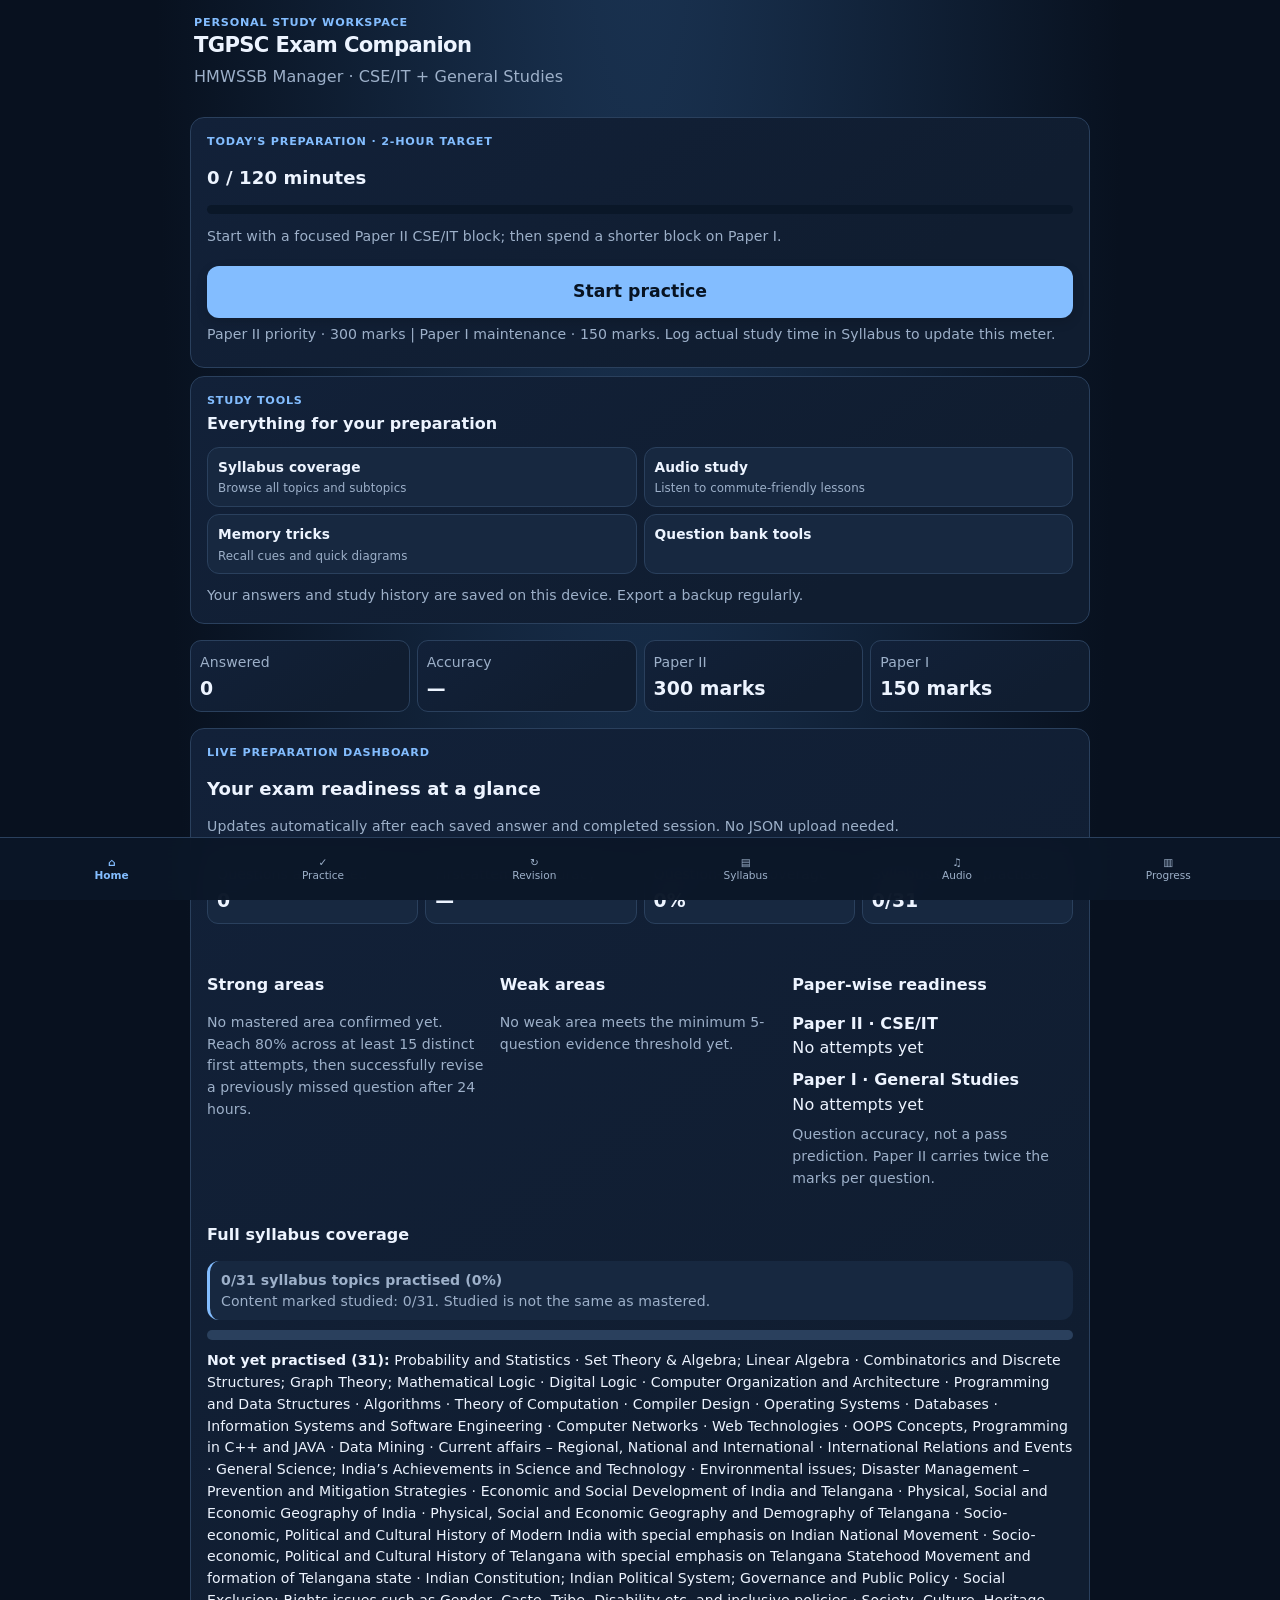
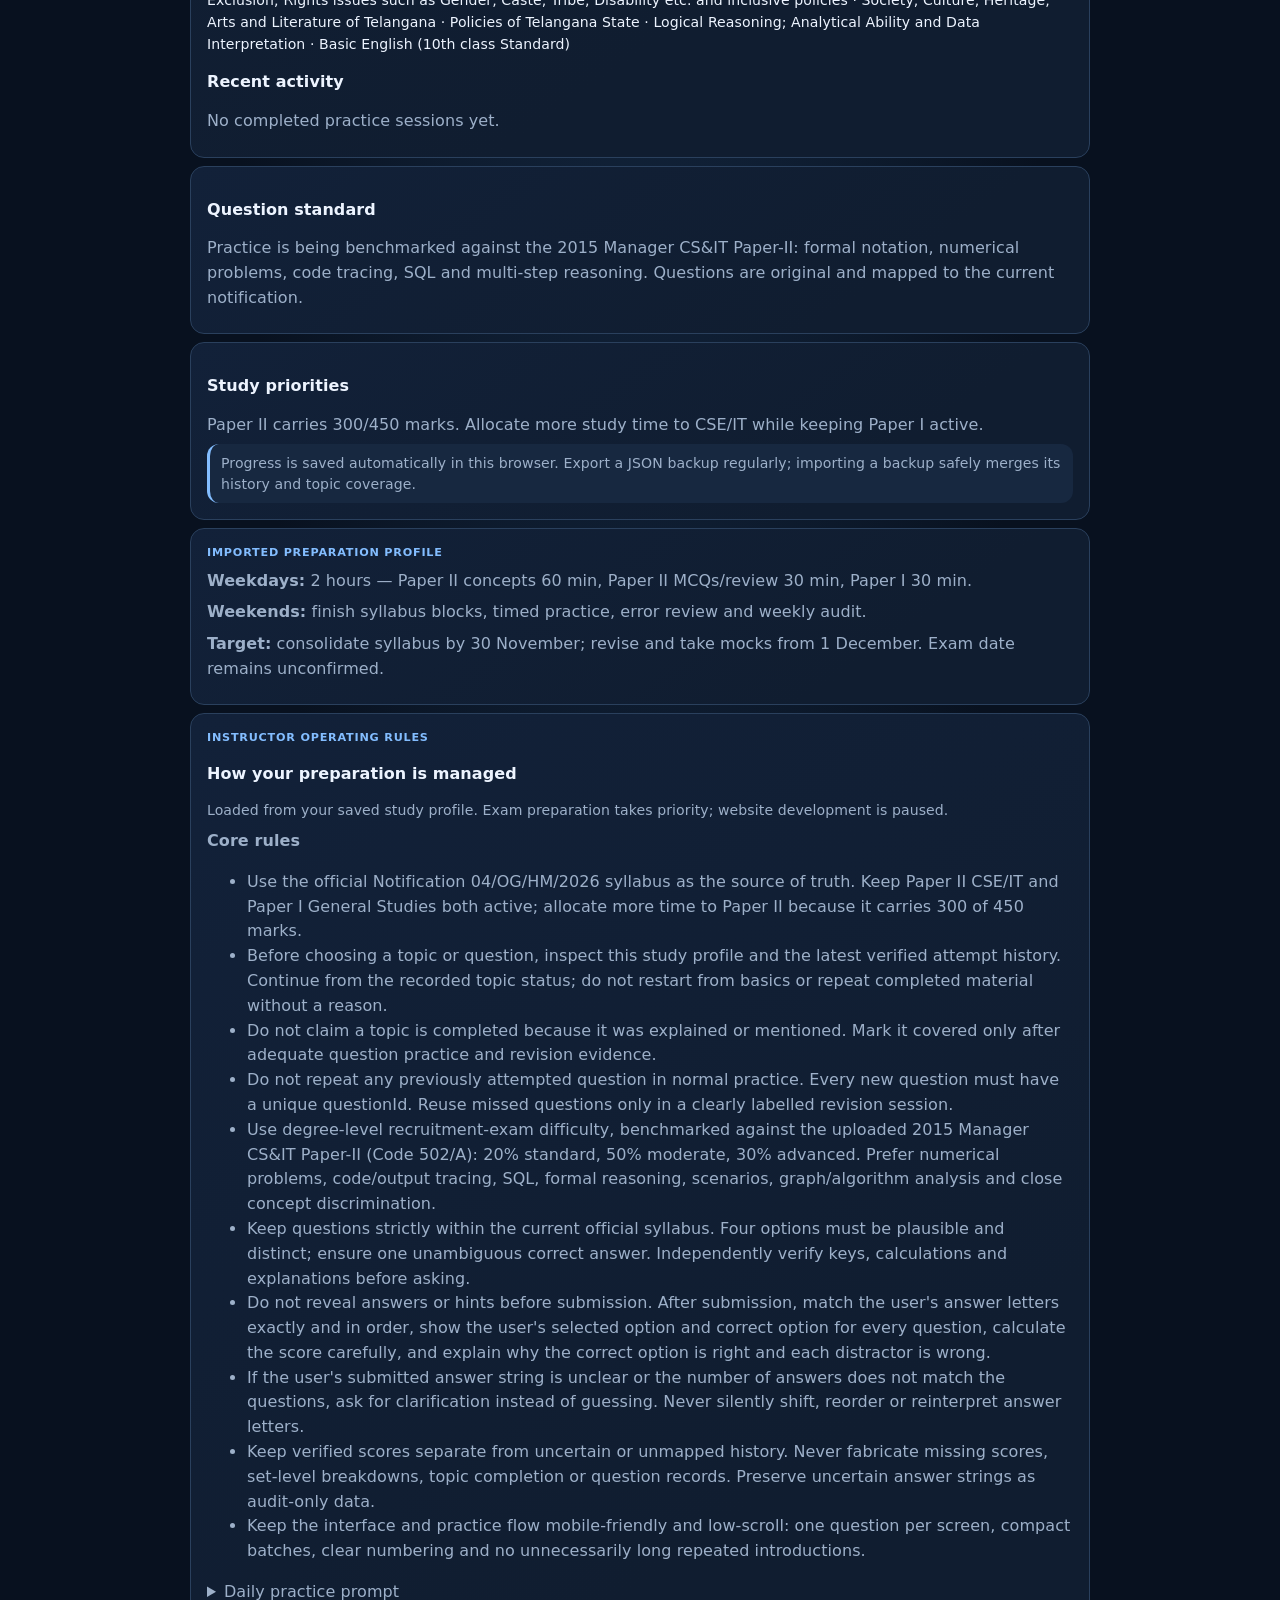
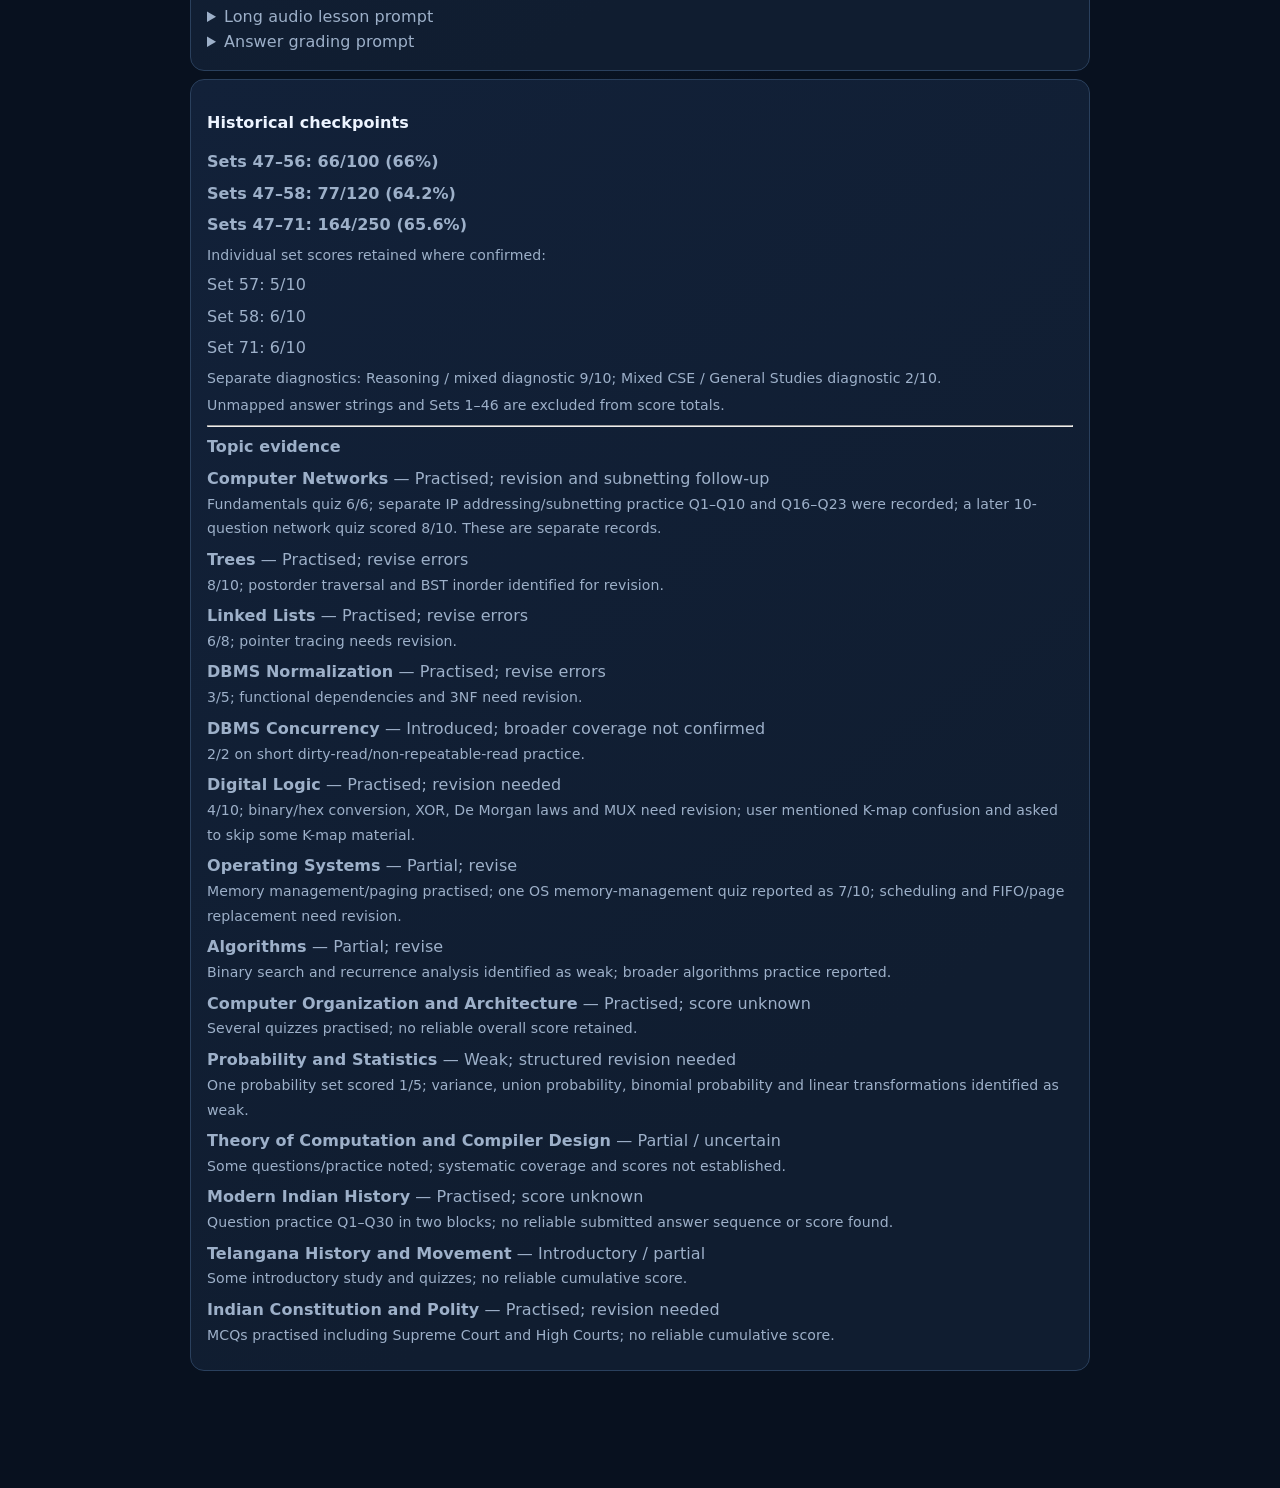
==== index.html @ 44369434 "Refresh results review stylesheet cache" ====
<!doctype html><html lang="en"><head><meta charset="utf-8"><meta name="viewport" content="width=device-width,initial-scale=1,viewport-fit=cover"><meta name="theme-color" content="#101827"><meta name="description" content="Personal mobile-first TGPSC exam preparation"><link rel="manifest" href="manifest.webmanifest"><title>TGPSC Exam Companion</title><style>
:root{color-scheme:dark;--bg:#0b1220;--panel:#121d30;--panel2:#19263b;--line:#2a3a52;--text:#edf3fb;--muted:#9aabc1;--accent:#79b8ff}*{box-sizing:border-box}body{margin:0;background:var(--bg);color:var(--text);font:16px/1.5 system-ui;padding-bottom:85px}header,main{max-width:740px;margin:auto}header{padding:20px 18px 8px}h1{font-size:1.35rem;margin:0}header p,.muted{color:var(--muted)}main{padding:10px 14px 30px}.view{display:none}.view.active{display:block}.card{background:var(--panel);border:1px solid var(--line);border-radius:18px;padding:17px;margin:12px 0}.eyebrow{font-size:.78rem;text-transform:uppercase;letter-spacing:.08em;color:var(--accent);font-weight:700}.stats{display:grid;grid-template-columns:repeat(2,1fr);gap:10px}.stat strong{display:block;font-size:1.7rem}.btn{border:0;border-radius:13px;background:var(--accent);color:#071322;padding:13px 16px;font-weight:750;font-size:1rem;width:100%}.btn.secondary{background:var(--panel2);color:var(--text);border:1px solid var(--line)}.btn:disabled{opacity:.4}nav{position:fixed;bottom:0;left:0;right:0;background:#101a2b;border-top:1px solid var(--line);display:grid;grid-template-columns:repeat(5,1fr);padding:8px 6px calc(8px + env(safe-area-inset-bottom));z-index:5}nav button{background:none;border:0;color:var(--muted);padding:7px 2px;font-size:.76rem}nav button.active{color:var(--accent);font-weight:800}.qtop{display:flex;justify-content:space-between;gap:8px}.qtext{font-size:1.12rem;font-weight:650;margin:18px 0}.option{display:flex;gap:12px;text-align:left;width:100%;background:var(--panel2);color:var(--text);border:1px solid var(--line);border-radius:13px;padding:14px;margin:9px 0;font-size:1rem}.option.selected{border:2px solid var(--accent);background:#203650}.option b{color:var(--accent)}.actions{display:flex;gap:10px;margin-top:18px}.actions>*{flex:1}.progress{height:7px;background:var(--panel2);border-radius:9px;overflow:hidden;margin:12px 0}.progress span{display:block;height:100%;background:var(--accent);width:0}input{background:var(--panel2);color:var(--text);border:1px solid var(--line);border-radius:10px;padding:12px;width:100%;font:inherit}table{width:100%;border-collapse:collapse}td,th{padding:10px 5px;border-bottom:1px solid var(--line);text-align:left;font-size:.9rem}.small{font-size:.84rem}.notice{border-left:3px solid var(--accent);padding:10px 12px;background:var(--panel2);border-radius:8px;color:var(--muted)}.pill{display:inline-block;background:var(--panel2);padding:4px 9px;border-radius:99px;color:var(--muted);font-size:.78rem}@media(min-width:600px){.stats{grid-template-columns:repeat(4,1fr)}}

/* Accessibility and visual polish */
:root{--success:#35c98a;--success-bg:#12392f;--danger:#ff7777;--danger-bg:#43262d;--focus:#ffd166}
body{font-size:18px;line-height:1.65;background:radial-gradient(ellipse at 50% -15%,#1b3150 0%,var(--bg) 58%);letter-spacing:.005em}
header{padding-top:24px}h1{font-size:1.55rem;letter-spacing:-.025em}h2{font-size:1.45rem;line-height:1.3}h3{font-size:1.18rem;line-height:1.35}
.card{padding:20px;border-radius:20px;box-shadow:0 8px 24px #00000020}
.qtext{font-size:1.28rem;line-height:1.58;font-weight:650;margin:22px 0}
.option{font-size:1.1rem;line-height:1.5;padding:17px 16px;min-height:60px;border-radius:15px;align-items:flex-start;transition:border-color .15s,background .15s,transform .15s}
.option b{font-size:1.05rem;min-width:1.35rem}.option:active{transform:scale(.99)}
.btn{font-size:1.08rem;min-height:52px;box-shadow:0 4px 12px #00000024}.btn:focus-visible,.option:focus-visible,nav button:focus-visible{outline:3px solid var(--focus);outline-offset:3px}
.eyebrow{font-size:.82rem}.muted{line-height:1.55}.small{font-size:.94rem}
.progress{height:9px}.pill{font-size:.84rem;padding:5px 11px}
.review-option{padding:13px 14px;margin:9px 0;border:1px solid var(--line);border-radius:13px;line-height:1.5;background:var(--panel2)}
.review-option.correct{border:2px solid var(--success);background:var(--success-bg)}
.review-option.incorrect{border:2px solid var(--danger);background:var(--danger-bg)}
.review-tag{display:inline-block;font-size:.78rem;font-weight:800;letter-spacing:.02em;padding:3px 8px;border-radius:99px;margin:0 0 0 7px}
.review-tag.correct{background:#1d654e;color:#baf5dc}.review-tag.incorrect{background:#783b43;color:#ffd5d5}
@media(min-width:600px){header,main{max-width:820px}.qtext{font-size:1.35rem}}
@media(max-width:380px){body{font-size:17px}.card{padding:16px}.option{padding:14px;font-size:1.04rem}} .recall-aid{margin-top:14px;padding:13px;background:#17283d;border:1px solid #34506f;border-radius:13px}.recall-aid b{color:#9dccff}.recall-aid .aid-cue{margin:6px 0}.aid-diagram{white-space:pre-wrap;overflow-wrap:anywhere;background:#0b1626;border-radius:9px;padding:10px;font: .9rem/1.45 ui-monospace,monospace;color:#c9e4ff;margin:9px 0 0}
#revision .card{padding:16px;margin:10px 0;border-radius:16px;box-shadow:none}#revision .rev-kpis{display:grid;grid-template-columns:repeat(3,minmax(0,1fr));gap:8px}#revision .rev-kpi{background:var(--panel2);border-radius:12px;padding:12px}#revision .rev-kpi strong{display:block;font-size:1.4rem}#revision .rev-kpi span,#revision small{font-size:.82rem;color:var(--muted)}#revision .rev-row{display:flex;align-items:center;gap:12px;padding:13px 0;border-bottom:1px solid var(--line)}#revision .rev-row:last-child{border:0}#revision .rev-copy{flex:1}#revision .rev-filter{display:flex;gap:8px;overflow:auto;padding:4px 0 12px}#revision .rev-filter button{white-space:nowrap;width:auto;min-height:40px;padding:8px 12px;border:1px solid var(--line);border-radius:999px;background:var(--panel2);color:var(--text)}#revision .rev-filter button.active{border-color:var(--accent);background:#203650}#revision .rev-question{padding:13px 0;border-bottom:1px solid var(--line)}#revision .rev-question p{font-size:1rem;line-height:1.5;margin:8px 0}#revision .rev-actions{display:flex;gap:8px;flex-wrap:wrap;margin-top:9px}#revision .rev-actions button{width:auto;min-height:38px;padding:7px 11px;font-size:.85rem}#revision .rev-empty{padding:16px 0;color:var(--muted);font-size:.92rem}</style><link rel="stylesheet" href="./app-ui.css?v=7"></head><body><header><div class="eyebrow">Personal study workspace</div><h1>TGPSC Exam Companion</h1><p>HMWSSB Manager · CSE/IT + General Studies</p></header><main>
<section id="home" class="view active"><div class="card" id="dailyFocus"><div class="eyebrow">Today's preparation · 2-hour target</div><h2 id="dailyMinutes">0 / 120 minutes</h2><div class="progress"><span id="dailyBar"></span></div><p class="muted small" id="dailyNext">Paper II first: complete one focused CSE block, then keep Paper I active.</p><div class="actions"><button class="btn" onclick="startQuiz()">Start practice</button><button class="btn secondary" id="continueSession" onclick="startQuiz()" style="display:none">Continue session</button></div><p class="small muted" id="dailyPaperSplit">Prioritise Paper II (300 marks); maintain Paper I revision.</p></div><div class="card home-tools"><div class="eyebrow">Study tools</div><h3>Everything for your preparation</h3><div class="home-tool-grid"><a href="./learning-centre.html"><b>Syllabus coverage</b><span>Browse all topics and subtopics</span></a><a href="./audio-study.html"><b>Audio study</b><span>Listen to commute-friendly lessons</span></a><a href="./memory-tricks.html"><b>Memory tricks</b><span>Recall cues and quick diagrams</span></a><details class="home-tool-more"><summary><b>Question bank tools</b></summary><p class="small muted">Validate and merge question batches locally.</p><a href="./batch-import.html">Open batch importer →</a></details></div><p class="small muted home-privacy">Your answers and study history are saved on this device. Export a backup regularly.</p></div><div class="stats"><div class="card stat"><span class="muted small">Answered</span><strong id="answered">0</strong></div><div class="card stat"><span class="muted small">Accuracy</span><strong id="accuracy">—</strong></div><div class="card stat"><span class="muted small">Paper II</span><strong>300 marks</strong></div><div class="card stat"><span class="muted small">Paper I</span><strong>150 marks</strong></div></div><div class="card" id="liveDashboard"><div class="eyebrow">Live preparation dashboard</div><h2>Your exam readiness at a glance</h2><p class="muted small">Updates automatically after each saved answer and completed session. No JSON upload needed.</p><div id="liveKpis" class="stats"></div><div class="grid" style="display:grid;grid-template-columns:repeat(auto-fit,minmax(240px,1fr));gap:12px;margin-top:14px"><div class="card"><h3>Strong areas</h3><div id="liveStrong"></div></div><div class="card"><h3>Weak areas</h3><div id="liveWeak"></div></div><div class="card"><h3>Paper-wise readiness</h3><div id="livePapers"></div></div></div><div style="margin-top:14px"><h3>Full syllabus coverage</h3><div id="liveCoverage"></div></div><div style="margin-top:14px"><h3>Recent activity</h3><div id="liveRecent" class="small muted"></div></div></div><div class="card"><h3>Question standard</h3><p class="muted">Practice is being benchmarked against the 2015 Manager CS&IT Paper-II: formal notation, numerical problems, code tracing, SQL and multi-step reasoning. Questions are original and mapped to the current notification.</p></div><div class="card"><h3>Study priorities</h3><p class="muted">Paper II carries 300/450 marks. Allocate more study time to CSE/IT while keeping Paper I active.</p><div class="notice">Progress is saved automatically in this browser. Export a JSON backup regularly; importing a backup safely merges its history and topic coverage.</div></div><div class="card"><div class="eyebrow">Imported preparation profile</div><div id="planSummary" class="muted">Loading your study profile…</div></div><div class="card"><div class="eyebrow">Instructor operating rules</div><h3>How your preparation is managed</h3><p class="muted small">Loaded from your saved study profile. Exam preparation takes priority; website development is paused.</p><div id="promptSummary" class="muted">Loading instructor prompts…</div></div><div class="card"><h3>Historical checkpoints</h3><div id="legacySummary" class="muted">Loading verified records…</div></div></section>
<section id="quiz" class="view"><div class="card"><div class="qtop"><span id="paperTag" class="pill"></span><span id="counter" class="muted small"></span></div><div class="progress"><span id="bar"></span></div><div class="eyebrow" id="topic"></div><div class="qtext" id="question"></div><div class="qtop"><span id="answerStatus" class="muted small">Not answered</span><button class="btn secondary" id="flagQuestion" style="width:auto;min-height:40px;padding:8px 12px" onclick="toggleQuestionFlag()">☆ Mark for review</button></div><div id="options"></div><div class="actions"><button class="btn secondary" id="prev" onclick="move(-1)">Previous</button><button class="btn" id="next" onclick="move(1)">Next</button></div><p class="muted small">Your selection is saved on this device.</p></div></section>
<section id="results" class="view"><div class="card"><div class="eyebrow">Practice summary</div><h2 id="resultTitle"></h2><div id="resultBody"></div><button class="btn" onclick="show('home')">Back to dashboard</button></div></section>
<section id="revision" class="view"><div class="card"><div class="eyebrow">Personalised review queue</div><h2>Revision Centre</h2><p class="muted small">Based on your completed practice and saved questions on this device.</p><div class="rev-kpis"><div class="rev-kpi"><strong id="revDueCount">0</strong><span>To revise</span></div><div class="rev-kpi"><strong id="revDoneCount">0</strong><span>Marked revised</span></div><div class="rev-kpi"><strong id="revWeakCount">0</strong><span>Weak topics</span></div></div><div class="progress"><span id="revProgressBar"></span></div><p class="small muted" id="revProgressText">Your revision progress appears here.</p></div><div class="card"><div class="eyebrow">Revision priorities</div><div class="rev-row">⚠️ <div class="rev-copy"><b>Weak topics</b><small>At least 3 attempts and below 60% accuracy</small></div><b id="revWeakBadge">0</b></div><div class="rev-row">↺ <div class="rev-copy"><b>Wrong answers</b><small>Latest incorrect answers not yet revised</small></div><b id="revWrongBadge">0</b></div><div class="rev-row">▣ <div class="rev-copy"><b>Saved questions</b><small>Questions flagged for later</small></div><b id="revSavedBadge">0</b></div></div><div class="card"><div class="eyebrow">Your revision list</div><h3>Review questions</h3><div class="rev-filter" id="revFilters"><button class="active" data-filter="wrong" onclick="setRevisionFilter('wrong')">Wrong answers</button><button data-filter="weak" onclick="setRevisionFilter('weak')">Weak topics</button><button data-filter="saved" onclick="setRevisionFilter('saved')">Saved</button><button data-filter="all" onclick="setRevisionFilter('all')">All</button></div><div id="revisionItems"><p class="rev-empty">Loading…</p></div></div><div class="card"><h3>Recommended routine</h3><p class="small muted">Recall concepts for 10 minutes, then reattempt 10–20 questions. Mark an item revised only after you can explain the correct answer.</p><button class="btn secondary" onclick="show('progress')">View detailed performance</button></div></section><section id="progress" class="view"><div class="card"><div class="eyebrow">Live performance dashboard</div><h2>Live strengths, weaknesses and syllabus coverage</h2><div id="liveProgressMirror"></div></div><div class="card"><div class="eyebrow">Progress register</div><h2>Performance history</h2><div id="history"></div></div><div class="card"><div class="eyebrow">Topic-level evidence</div><h2>Topic performance</h2><p class="muted small">Calculated from completed normal-practice sessions only. Revision sessions are excluded so repeat practice does not inflate your first-attempt accuracy.</p><div id="topicMastery"></div></div><div class="card"><div class="eyebrow">Paper readiness</div><h2>Paper-wise first-attempt performance</h2><div id="paperReadiness"></div></div><div class="card"><div class="eyebrow">Subtopic-level evidence</div><h2>Detailed strengths and weak areas</h2><div id="subtopicMastery"></div></div><div class="card"><div class="eyebrow">Revision priorities</div><h2>Weak areas to study next</h2><div id="weakAreas"></div></div><div class="card"><h3>Backup progress</h3><p class="muted small">Export JSON to your phone, then import it on this or another browser.</p><button class="btn secondary" onclick="exportData()">Export backup</button><p></p><input type="file" id="importFile" accept="application/json"><p></p><button class="btn secondary" onclick="importData()">Import backup</button></div></section>
<section id="syllabus" class="view"><div class="card"><div class="eyebrow">Editable tracker</div><h2>Paper II — CSE/IT</h2><div id="syllabusList"></div><div id="paper2subtopicChecklist"></div></div><div class="card"><h2>Paper I — General Studies</h2><div id="paper1List"></div></div><div class="card"><div class="eyebrow">Study-time evidence</div><h3>Log a study block</h3><p class="muted small">Record actual study time separately from question practice and syllabus completion.</p><label for="logTopic">Syllabus topic</label><select id="logTopic" style="width:100%;padding:12px;background:var(--panel2);color:var(--text);border:1px solid var(--line);border-radius:10px;font:inherit"></select><label for="logActivity">Activity</label><select id="logActivity" style="width:100%;padding:12px;background:var(--panel2);color:var(--text);border:1px solid var(--line);border-radius:10px;font:inherit"><option>Concept learning</option><option>MCQ practice</option><option>Revision</option><option>Audio lesson</option><option>Timed test / mock</option></select><label for="logMinutes">Duration in minutes</label><input id="logMinutes" type="number" min="5" max="600" step="5" placeholder="e.g. 45"><label for="logNote">Short note (optional)</label><input id="logNote" type="text" maxlength="160" placeholder="What did you cover?"><button class="btn" onclick="logStudyBlock()">Save study block</button><div id="studyLogSummary" class="notice" style="margin-top:12px">Loading study-time summary…</div><div id="studyLogHistory" class="small muted"></div></div><div class="card"><div class="eyebrow">New workspace</div><h3>Government Exam Instructor</h3><p class="muted">Track Telangana Group 1/2/3, Telangana technical posts and Central Government CSE opportunities.</p><a class="btn" style="display:block;text-align:center;text-decoration:none" href="./government-exams.html">Open recruitment dashboard</a></div></section></main>
<nav><button class="active" data-view="home" onclick="show('home')">⌂<br>Home</button><button data-view="quiz" onclick="startQuiz()">✓<br>Practice</button><button data-view="revision" onclick="show('revision')">↻<br>Revision</button><button data-view="syllabus" onclick="show('syllabus')">▤<br>Syllabus</button><button data-view="audio" onclick="location.href='./audio-study.html'">♫<br>Audio</button><button data-view="progress" onclick="show('progress')">▥<br>Progress</button></nav>
<script>const $=id=>document.getElementById(id);
let cse=[],gs=[],bank=[],session=[],i=0,sessionMode="practice";
let s=JSON.parse(localStorage.getItem("tgpscState")||"{}");
s.schemaVersion=2;s.answers=s.answers||{};s.completed=s.completed||[];s.history=s.history||[];s.attemptedIds=s.attemptedIds||[];s.activeSession=s.activeSession||null;s.currentIndex=s.currentIndex||0;s.flaggedQuestions=s.flaggedQuestions||[];
function save(){localStorage.setItem("tgpscState",JSON.stringify(s));stats();renderDailyFocus()};
function renderDailyFocus(){const box=$("dailyMinutes");if(!box)return;const now=new Date(),start=new Date(now);start.setHours(0,0,0,0);const minutes=(s.studyLogs||[]).filter(x=>new Date(x.date)>=start&&new Date(x.date)<=now).reduce((n,x)=>n+(Number(x.minutes)||0),0);box.textContent=Math.min(minutes,120)+" / 120 minutes";$("dailyBar").style.width=Math.min(100,minutes/120*100)+"%";$("dailyNext").textContent=minutes>=120?"Daily target reached. Use remaining time for error review or a timed mock.":minutes===0?"Start with a focused Paper II CSE/IT block; then spend a shorter block on Paper I.":"Logged "+minutes+" minutes today. Continue with Paper II first, then revise Paper I.";const active=Array.isArray(s.activeSession)&&s.activeSession.length>0;$("continueSession").style.display=active?"block":"none";$("dailyPaperSplit").textContent="Paper II priority · 300 marks | Paper I maintenance · 150 marks. Log actual study time in Syllabus to update this meter."}
function show(id){document.querySelectorAll(".view").forEach(x=>x.classList.toggle("active",x.id===id));document.querySelectorAll("nav button").forEach(x=>x.classList.toggle("active",x.dataset.view===id));if(id==="revision"){renderRevision()}if(id==="progress"){historyView();topicMasteryView();if(!bank.length)loadBank().then(()=>{if(bank.length){migrateHistoryMetadata();topicMasteryView()}});}if(id==="syllabus")syllabusView();scrollTo(0,0)}
async function loadBank(){if(bank.length)return true;try{const r=await fetch("./question-bank.json");if(!r.ok)throw Error();const d=await r.json();bank=d.questions||[];migrateHistoryMetadata();return bank.length>0}catch(e){alert("Question bank could not load. Check your connection and refresh.");return false}}
function shuffled(items){const a=[...items];for(let n=a.length-1;n>0;n--){const j=Math.floor(Math.random()*(n+1));[a[n],a[j]]=[a[j],a[n]]}return a}
function selectBalanced(pool,count){const candidates=shuffled(pool),chosen=[],topicCounts=new Map();while(chosen.length<count&&candidates.length){let best=-1,bestScore=-Infinity;for(let n=0;n<candidates.length;n++){const q=candidates[n],topic=String(q.topicId||q.topic||"unknown"),difficulty=q.difficulty||"moderate";const score=-(topicCounts.get(topic)||0)*100+(difficulty==="advanced"?2:difficulty==="moderate"?1:0)+Math.random();if(score>bestScore){bestScore=score;best=n}}const q=candidates.splice(best,1)[0];chosen.push(q);const topic=String(q.topicId||q.topic||"unknown");topicCounts.set(topic,(topicCounts.get(topic)||0)+1)}return chosen}
async function startQuiz(){if(!await loadBank())return;
if(Array.isArray(s.activeSession)&&s.activeSession.length>0){const restored=s.activeSession.map(id=>bank.find(q=>q.id===id));if(restored.length&&restored.every(Boolean)&&!restored.every(q=>s.attemptedIds.includes(q.id))){session=restored;sessionMode=s.sessionMode||"practice";i=Math.min(s.currentIndex||0,session.length-1);draw();show("quiz");return}}
// A completed/stale saved session must never block a fresh unseen session.
s.activeSession=null;s.currentIndex=0;s.answers={};
const attempted=new Set(s.attemptedIds),ids=new Set(),unused=bank.filter(q=>!attempted.has(q.id)&&!ids.has(q.id)&&ids.add(q.id));
const p2Pool=unused.filter(q=>q.paper===2),p1Pool=unused.filter(q=>q.paper===1);
const p2=selectBalanced(p2Pool,5),p1=selectBalanced(p1Pool,5);
if(!p2.length&&!p1.length){save();alert("You have attempted every question currently available in normal practice. Use Revise mistakes for targeted repeat practice, or add more new questions to the bank.");return}
session=[...p2,...p1];sessionMode="practice";s.sessionMode=sessionMode;s.answers={};s.activeSession=session.map(q=>q.id);s.currentIndex=0;i=0;save();draw();show("quiz")}
async function startRevision(){if(!await loadBank())return;const missed=new Set(s.flaggedQuestions||[]);(s.history||[]).forEach(r=>(r.review||[]).forEach(q=>{if(q.selected!==undefined&&q.selected!==q.answer)missed.add(q.id)}));const qs=[...missed].map(id=>bank.find(q=>q.id===id)).filter(Boolean).slice(0,10);if(!qs.length){alert("No recorded mistakes to revise yet. Complete a practice session first.");return}session=qs;sessionMode="revision";s.sessionMode=sessionMode;s.answers={};s.activeSession=session.map(q=>q.id);s.currentIndex=0;i=0;save();draw();show("quiz")}
function draw(){const q=session[i];if(!q)return;$("paperTag").textContent=q.paper===2?"Paper II · 2 marks":"Paper I · 1 mark";$("counter").textContent=(sessionMode==="revision"?"Revision · ":"")+"Question "+(i+1)+" of "+session.length;$("bar").style.width=((i+1)/session.length*100)+"%";$("topic").textContent=q.topic+" · "+q.subtopic+" · "+q.difficulty;$("question").textContent=q.stem;const flagged=s.flaggedQuestions.includes(q.id);$("flagQuestion").textContent=flagged?"★ Marked for review":"☆ Mark for review";$("answerStatus").textContent=s.answers[q.id]===undefined?"Not answered":"Answer selected · saved";$("options").innerHTML=q.options.map((v,n)=>'<button class="option '+(s.answers[q.id]===n?"selected":"")+'" onclick="choose('+n+')"><b>'+String.fromCharCode(65+n)+'</b><span>'+v+'</span></button>').join("");$("prev").disabled=i===0;$("next").textContent=i===session.length-1?"Submit session":"Next"}
function choose(n){s.answers[session[i].id]=n;save();draw()}
function toggleQuestionFlag(){const id=session[i]?.id;if(!id)return;s.flaggedQuestions=s.flaggedQuestions||[];s.flaggedQuestions=s.flaggedQuestions.includes(id)?s.flaggedQuestions.filter(x=>x!==id):[...s.flaggedQuestions,id];save();draw()}
function move(d){if(d===1&&i===session.length-1){if(session.some(q=>s.answers[q.id]===undefined)){alert("Please answer all "+session.length+" questions before submitting. Move back to unanswered questions.");return}finish();return}i=Math.max(0,Math.min(session.length-1,i+d));s.currentIndex=i;save();draw()}
function finish(){let right=0,marks=0,maxMarks=0,p2={right:0,total:0,marks:0},p1={right:0,total:0,marks:0};let review=session.map(q=>{let selected=s.answers[q.id],ok=selected===q.answer,w=q.paper===2?2:1;maxMarks+=w;if(ok){right++;marks+=w}let p=q.paper===2?p2:p1;p.total++;if(ok){p.right++;p.marks+=w}return {id:q.id,paper:q.paper,topicId:q.topicId||"",topic:q.topic,subtopic:q.subtopic||"Unspecified subtopic",stem:q.stem,options:q.options,selected,answer:q.answer,explanations:q.explanations,difficulty:q.difficulty}});session.forEach(q=>{if(!s.attemptedIds.includes(q.id))s.attemptedIds.push(q.id)});let record={date:new Date().toISOString(),right,total:session.length,marks,maxMarks,paper2:p2,paper1:p1,review};s.history.unshift(record);record.mode=sessionMode;s.activeSession=null;s.sessionMode=null;s.currentIndex=0;s.answers={};save();renderReview(record);sessionMode="practice";show("results")}
function escapeHtml(v){return String(v??"").replace(/[&<>"']/g,ch=>({"&":"&amp;","<":"&lt;",">":"&gt;",'"':"&quot;","'":"&#39;"}[ch]))}
function recallAid(q){
 const text=[q.topic,q.subtopic,q.stem].filter(Boolean).join(" ").toLowerCase();
 const has=(...terms)=>terms.some(t=>text.includes(t));
 const lines=(...items)=>items.join("\n");
 if(has("where clause","having clause","group by"))return {cue:"WHERE filters individual rows; GROUP BY forms groups; HAVING filters the groups. Ask: am I filtering a row or an aggregate group?",diagram:"ROWS → WHERE → GROUP BY → HAVING → RESULT"};
 if(has("acid","atomicity","durability","isolation property","acid properties"))return {cue:"ACID: Atomicity = all or nothing; Consistency = rules stay valid; Isolation = concurrent work is separated; Durability = committed data survives.",diagram:lines("A · all-or-nothing","C · constraints stay valid","I · transactions isolated","D · committed data persists")};
 if(has("deadlock","circular wait","hold and wait","mutual exclusion"))return {cue:"Deadlock's four conditions: Mutual exclusion, Hold-and-wait, No preemption, Circular wait. Break any one to prevent the classic deadlock.",diagram:lines("M → H → N → C","Mutual exclusion","Hold-and-wait","No preemption","Circular wait")};
 if(has("blocked","waiting state","ready state","process state","disk i/o","io request"))return {cue:"Ready = waiting for CPU; Running = on CPU; Blocked = waiting for I/O or an event. Disk I/O means Blocked, not Ready.",diagram:lines("READY ──CPU assigned──▶ RUNNING","  ▲                       │","  └──── pre-empted ───────┘","                          │ I/O wait","                          ▼","                       BLOCKED","                          │ I/O done","                          └────▶ READY")};
 if(has("breadth first","depth first","bfs","dfs","shortest path"))return {cue:"BFS spreads breadth-wise, one level at a time; DFS dives deep, then backtracks. BFS gives shortest edge-count paths in unweighted graphs.",diagram:lines("BFS:  0","      / \\","     1   2","    /","   3     (level by level)","","DFS: follow one branch deeply,","     then backtrack")};
 if(has("heap","parent index","left child","right child"))return {cue:"For a zero-based heap array: left child = 2i+1; right child = 2i+2; parent = floor((i−1)/2). Check whether the question uses zero- or one-based indexing.",diagram:lines("       i","      / \\","   2i+1  2i+2")};
 if(has("subnet","cidr","prefix length","/24","/25","/26","/27","/28","network address","broadcast address"))return {cue:"Each extra CIDR prefix bit halves the address block. Ordinary usable IPv4 hosts = 2^(32−prefix) − 2; subtract network and broadcast addresses.",diagram:lines("/24  256 addresses"," └─ /25 128 + 128","     └─ /26 64 + 64","         └─ /27 32 + 32")};
 if(has("tcp","udp","transmission control protocol","user datagram protocol"))return {cue:"TCP provides a reliable, ordered byte stream with acknowledgements/retransmission. UDP sends connectionless datagrams without built-in delivery or ordering guarantees.",diagram:lines("TCP: send ⇄ ACK / retransmit","UDP: send datagram → (no built-in ACK)")};
 if(has("lexical analysis","syntax analysis","semantic analysis","compiler phase"))return {cue:"Compiler front end: lexical analysis makes tokens; syntax analysis checks grammar; semantic analysis checks meaning/types. Optimisation and code generation follow.",diagram:lines("Characters → TOKENS → SYNTAX TREE","          lexical     syntax","             → meaning/types","                 semantic")};
 if(has("big-o","time complexity","o(n","o(n²","o(log","complexity"))return {cue:"Compare growth rates, not just small-input speed. Doubling n makes n² work about four times larger; n log n grows much more slowly than n².",diagram:lines("n doubles:  n → 2n","n² work:    n² → 4n²")};
 if(has("fundamental rights","directive principles","part iii","part iv","article 32"))return {cue:"Constitution anchor: Part III = Fundamental Rights; Part IV = Directive Principles. Article 32 is the right to constitutional remedies.",diagram:lines("PART III  → RIGHTS","PART IV   → DPSP")};
 if(has("quit india","dandi","lahore session","gandhi-irwin","purna swaraj"))return {cue:"Timeline hook: 1929 Lahore/Purna Swaraj → 1930 Dandi March → 1931 Gandhi–Irwin Pact → 1942 Quit India.",diagram:lines("1929 → 1930 → 1931 → 1942","Lahore  Dandi   Pact   Quit India")};
 if(has("latitude","longitude","equator","prime meridian"))return {cue:"Latitude measures north/south of the Equator. Longitude measures east/west of the Prime Meridian.",diagram:lines("LATITUDE   ↔ horizontal rings","LONGITUDE  ↕ pole-to-pole lines")};

 if(has("de morgan","boolean algebra","boolean expression","logic gate","nand","nor","complement","truth table"))return {cue:"De Morgan's rule: break the outer NOT across the bracket, flip AND ↔ OR, and complement every term. Do not forget to flip the operator inside the bracket.",diagram:lines("NOT (A AND B) = NOT A OR NOT B","NOT (A OR B)  = NOT A AND NOT B","AND ↔ OR  +  complement each term")};
 if(has("bayes","conditional probability","sensitivity","specificity","false positive","prior probability"))return {cue:"Bayes reminder: posterior = (likelihood × prior) ÷ evidence. Keep P(A|B) separate from P(B|A); sensitivity is not the probability of disease after a positive test.",diagram:lines("P(condition | +)","= P(+ | condition) × P(condition)","  ÷ P(+)")};
 if(has("permutation","combination","npr","ncr","arrangement"))return {cue:"Order matters → permutation. Order does not matter → combination. For the same n and r: nPr = nCr × r!.",diagram:lines("PERMUTATION: arrange → order matters","COMBINATION: choose → order ignored","nPr = n!/(n−r)!","nCr = n!/[r!(n−r)!]")};
 if(has("mean","median","mode","standard deviation","variance","normal distribution","z-score"))return {cue:"Mean is sensitive to extreme values; median is the middle after sorting; mode is most frequent. Variance is the average squared deviation (with the relevant population/sample denominator); standard deviation is its square root.",diagram:lines("Sort data → MEDIAN = middle","Most repeated → MODE","Average → MEAN","SD = √variance")};
 if(has("normalization","1nf","2nf","3nf","bcnf","functional dependency","partial dependency","transitive dependency"))return {cue:"Normalization ladder: 1NF removes repeating groups and keeps values atomic; 2NF removes partial dependency on a candidate key; 3NF removes transitive dependency of non-key attributes; BCNF requires every determinant to be a superkey.",diagram:lines("1NF → atomic values","2NF → no partial dependency","3NF → no transitive dependency","BCNF → every determinant is a superkey")};
 if(has("primary key","candidate key","foreign key","superkey","referential integrity"))return {cue:"Key check: a superkey uniquely identifies rows; a candidate key is a minimal superkey; one candidate is chosen as primary; a foreign key references a candidate/primary key in another (or the same) table.",diagram:lines("SUPERKEY → unique","CANDIDATE → minimal superkey","PRIMARY → chosen candidate","FOREIGN → references another key")};
 if(has("paging","page fault","virtual memory","tlb","page table","page replacement","fifo","lru"))return {cue:"Paging divides virtual memory into pages and physical memory into frames. A page fault means the needed page is not currently mapped in RAM; TLB caches recent address translations.",diagram:lines("Virtual page → page table/TLB → frame","Page absent in RAM → page fault","FIFO: oldest loaded | LRU: least recently used")};
 if(has("cpu scheduling","round robin","sjf","shortest job","turnaround time","waiting time","response time"))return {cue:"Scheduling formulas: turnaround = completion − arrival; waiting = turnaround − CPU burst; response = first start − arrival. Round Robin uses a time quantum; SJF chooses the shortest next CPU burst.",diagram:lines("Arrival → first CPU start → completion","Response = first start − arrival","Turnaround = completion − arrival","Waiting = turnaround − burst")};
 if(has("stack","queue","linked list","binary search tree","bst","inorder","preorder","postorder"))return {cue:"Structure shortcut: stack = LIFO; queue = FIFO. In a BST, inorder traversal visits keys in sorted order. A linked list follows links; it does not provide array-style constant-time random access.",diagram:lines("STACK: last in → first out","QUEUE: first in → first out","BST inorder: LEFT → ROOT → RIGHT")};
 if(has("binary search","merge sort","quick sort","insertion sort","bubble sort","sorting algorithm"))return {cue:"Sorting anchors: binary search needs sorted data and halves the search range each step (O(log n)); merge sort guarantees O(n log n); insertion sort is useful for small or nearly sorted inputs.",diagram:lines("Binary search: n → n/2 → n/4 → …","Merge sort: divide + merge → O(n log n)","Insertion: grow a sorted prefix")};
 if(has("dijkstra","bellman-ford","minimum spanning tree","kruskal","prim","topological sort"))return {cue:"Graph algorithm check: Dijkstra requires non-negative edge weights; Bellman–Ford handles negative edges and can detect a reachable negative cycle; Kruskal/Prim build a minimum spanning tree in a connected, weighted, undirected graph.",diagram:lines("Dijkstra → non-negative weights","Bellman–Ford → negative edges/cycle check","Kruskal / Prim → minimum spanning tree")};
 if(has("finite automata","dfa","nfa","regular expression","regular language","pumping lemma"))return {cue:"Automata memory: DFA has exactly one transition per state and input symbol; NFA may have multiple or ε-transitions. DFA and NFA recognise the same class: regular languages.",diagram:lines("DFA: one next state per symbol","NFA: zero / one / many; ε may occur","Both → REGULAR LANGUAGES")};
 if(has("compiler","lexical analysis","syntax analysis","semantic analysis","intermediate code","code generation"))return {cue:"Compiler phases: lexical analysis groups characters into tokens; syntax analysis checks grammar; semantic analysis checks meaning and types; intermediate representation is then optimised and translated to target code.",diagram:lines("Characters → TOKENS → SYNTAX","→ SEMANTICS → IR / OPTIMISE","→ TARGET CODE")};
 if(has("inheritance","polymorphism","encapsulation","abstraction","object-oriented"))return {cue:"OOP four pillars: encapsulation bundles state with controlled access; abstraction exposes essentials; inheritance reuses/extends a base type; polymorphism lets one interface have different implementations.",diagram:lines("E = Encapsulation (protect state)","A = Abstraction (show essentials)","I = Inheritance (extend/reuse)","P = Polymorphism (many forms)")};
 if(has("http","https","get method","post method","status code","rest api"))return {cue:"HTTP shortcut: GET retrieves a representation; POST submits data for processing/creation. HTTPS is HTTP protected by TLS. Remember common status groups: 2xx success, 3xx redirect, 4xx client error, 5xx server error.",diagram:lines("2xx → SUCCESS","3xx → REDIRECT","4xx → CLIENT ERROR","5xx → SERVER ERROR")};
 if(has("software development life cycle","waterfall","agile","scrum","testing","verification","validation"))return {cue:"V&V distinction: verification asks 'are we building the product right?'; validation asks 'are we building the right product?'. Agile iterates in short cycles; Waterfall proceeds through more sequential phases.",diagram:lines("VERIFICATION → conforms to specification?","VALIDATION → meets user need?","Agile → iterative | Waterfall → sequential")};
 return {cue:"No verified topic-specific mnemonic is available for this exact question. Remember the correct answer and explain why it is true; avoid memorising an unrelated shortcut.",diagram:""};
}
function renderReview(r){
 const pct=r.total?Math.round(r.right/r.total*100):0;
 $("resultTitle").textContent=r.right+" / "+r.total+" correct";
 const paperSummary='<div class="review-summary"><div class="review-summary-top"><b>Practice result</b><strong>'+pct+'% accuracy</strong></div><div class="review-summary-track"><span style="width:'+pct+'%"></span></div><div class="review-summary-meta"><span>Paper II · '+r.paper2.right+'/'+r.paper2.total+' · '+r.paper2.marks+'/'+(r.paper2.total*2)+' marks</span><span>Paper I · '+r.paper1.right+'/'+r.paper1.total+' · '+r.paper1.marks+'/'+r.paper1.total+' marks</span></div><div class="review-summary-foot">'+r.marks+' / '+r.maxMarks+' weighted marks · No negative marking</div></div>';
 $("resultBody").innerHTML=paperSummary+r.review.map((q,n)=>{
  const aid=recallAid(q);
  return '<article class="review-question"><div class="review-question-head"><span class="review-qnum">QUESTION '+(n+1)+'</span><span class="review-qmeta">'+(q.paper===2?"Paper II":"Paper I")+' · '+escapeHtml(q.difficulty)+'</span></div><b class="review-topic">'+escapeHtml(q.topic)+'</b><p class="review-stem">'+escapeHtml(q.stem)+'</p><div class="review-options">'+q.options.map((o,k)=>{
   const correct=k===q.answer,chosen=k===q.selected,cls=correct?"correct":chosen?"incorrect":"";
   const tag=correct?'<span class="review-tag correct">✓ Correct</span>':chosen?'<span class="review-tag incorrect">✕ Your answer</span>':"";
   const explanation=(q.explanations||[])[k]||"No explanation provided for this option.";
   return '<div class="review-option '+cls+'"><div class="review-option-head"><b>'+String.fromCharCode(65+k)+'. '+escapeHtml(o)+'</b>'+tag+'</div>'+(correct?'<div class="review-explanation">'+escapeHtml(explanation)+'</div>':'<details class="review-explain"><summary>Why this option?</summary><p>'+escapeHtml(explanation)+'</p></details>')+'</div>';
  }).join("")+'</div><section class="recall-aid"><div class="memory-trick-title">🧠 Memory trick</div><div class="aid-cue">'+escapeHtml(aid.cue)+'</div>'+(aid.diagram?'<pre class="aid-diagram">'+escapeHtml(aid.diagram)+'</pre>':'')+'</section></article>';
 }).join("");
}
function renderReview(r){
 $("resultTitle").textContent=(r.mode==="revision"?"Revision · ":"")+r.right+" / "+r.total+" correct · "+r.marks+" / "+r.maxMarks+" weighted marks";
 $("resultBody").innerHTML='<div class="notice">Paper II: '+r.paper2.right+'/'+r.paper2.total+' correct · '+r.paper2.marks+'/'+(r.paper2.total*2)+' marks<br>Paper I: '+r.paper1.right+'/'+r.paper1.total+' correct · '+r.paper1.marks+'/'+r.paper1.total+' marks<br>No negative marking has been applied.</div>'+r.review.map((q,n)=>{
  const aid=recallAid(q);
  return '<article class="review-question"><div class="eyebrow">Q'+(n+1)+' · '+(q.paper===2?"Paper II":"Paper I")+' · '+escapeHtml(q.difficulty)+'</div><b class="review-topic">'+escapeHtml(q.topic)+'</b><p class="review-stem">'+escapeHtml(q.stem)+'</p>'+q.options.map((o,k)=>{
   const correct=k===q.answer,chosen=k===q.selected,cls=correct?"correct":chosen?"incorrect":"";
   const tag=correct?'<span class="review-tag correct">✓ CORRECT</span>':chosen?'<span class="review-tag incorrect">✕ YOUR ANSWER</span>':"";
   const explanation=(q.explanations||[])[k]||"No explanation provided for this option.";
   return '<div class="review-option '+cls+'"><div class="review-option-head"><b>'+String.fromCharCode(65+k)+'. '+escapeHtml(o)+'</b>'+tag+'</div><details class="review-explain" '+(correct?'open':'')+'><summary>'+(correct?'Correct answer explanation':'Why this option?')+'</summary><p>'+escapeHtml(explanation)+'</p></details></div>';
  }).join("")+'<section class="recall-aid"><div class="memory-trick-title">🧠 Memory Trick / Quick Diagram</div><div class="aid-cue">'+escapeHtml(aid.cue)+'</div>'+(aid.diagram?'<pre class="aid-diagram">'+escapeHtml(aid.diagram)+'</pre>':'')+'</section></article>';
 }).join("");
}
function stats(){const first=(s.history||[]).filter(x=>x.mode!=="revision");let a=first.reduce((x,y)=>x+y.total,0),r=first.reduce((x,y)=>x+y.right,0);$("answered").textContent=a;$("accuracy").textContent=a?Math.round(r/a*100)+"%":"—"}
function historyView(){$("history").innerHTML=s.history.length?'<table><tr><th>Date</th><th>Correct</th><th>Weighted</th></tr>'+s.history.map(x=>'<tr><td>'+new Date(x.date).toLocaleDateString()+'</td><td>'+x.right+'/'+x.total+'</td><td>'+x.marks+'/'+x.maxMarks+'</td></tr>').join("")+'</table><p class="small muted">Unique questions attempted: '+s.attemptedIds.length+'</p>':'<p class="muted">No completed sessions yet.</p>'}
function migrateHistoryMetadata(){let changed=false;(s.history||[]).forEach(r=>(r.review||[]).forEach(q=>{const source=bank.find(x=>x.id===q.id);if(!source)return;if(!q.topicId&&source.topicId){q.topicId=source.topicId;changed=true}if(!q.topic&&source.topic){q.topic=source.topic;changed=true}if(!q.subtopic&&source.subtopic){q.subtopic=source.subtopic;changed=true}}));if(changed)save()}
function performanceRows(){const rows=[];(s.history||[]).filter(r=>r.mode!=="revision").forEach(r=>(r.review||[]).forEach(q=>rows.push(q)));return rows}
function masteryStatus(total,pct){return total<5?"Low sample":pct<60?"Needs work":pct<80?"Developing":"Strong"}
function topicMasteryView(){const rows=performanceRows(),m={};rows.forEach(q=>{const k=(q.topicId||"unknown")+"|"+(q.topic||"Uncategorised");m[k]=m[k]||{name:q.topic||"Uncategorised",right:0,total:0};m[k].total++;if(q.selected===q.answer)m[k].right++});const list=Object.values(m).sort((a,b)=>(a.right/a.total)-(b.right/b.total));$("topicMastery").innerHTML=list.length?'<table><tr><th>Paper II / I topic</th><th>First-attempt</th><th>Status</th></tr>'+list.map(v=>{const pct=Math.round(v.right/v.total*100),status=masteryStatus(v.total,pct);return '<tr><td>'+v.name+'</td><td>'+v.right+'/'+v.total+' ('+pct+'%)</td><td>'+status+'</td></tr>'}).join("")+'</table><p class="small muted">First-attempt evidence only. Fewer than 5 questions is a low sample; aim for 10–15 varied questions before judging mastery.</p>':'<p class="muted">Complete normal practice sessions to build topic-level evidence.</p>';
const papers=[{name:"Paper II · CSE/IT",paper:2},{name:"Paper I · General Studies",paper:1}];$("paperReadiness").innerHTML='<table><tr><th>Paper</th><th>Correct</th><th>Attempted</th><th>Accuracy</th><th>Signal</th></tr>'+papers.map(p=>{const a=rows.filter(q=>q.paper===p.paper),right=a.filter(q=>q.selected===q.answer).length,pct=a.length?Math.round(right/a.length*100):0;return '<tr><td>'+p.name+'</td><td>'+right+'</td><td>'+a.length+'</td><td>'+(a.length?pct+'%':'—')+'</td><td>'+(a.length<10?'Building evidence':pct<60?'Needs work':pct<80?'Developing':'Promising')+'</td></tr>'}).join("")+'</table><p class="small muted">This compares your own first-attempt accuracy, not official exam marks or a prediction of passing.</p>';
const subs={};rows.forEach(q=>{const k=(q.topicId||"unknown")+"|"+(q.topic||"Uncategorised")+"|"+(q.subtopic||"Unspecified subtopic");subs[k]=subs[k]||{topic:q.topic||"Uncategorised",subtopic:q.subtopic||"Unspecified subtopic",right:0,total:0};subs[k].total++;if(q.selected===q.answer)subs[k].right++});const subRows=Object.values(subs).sort((a,b)=>(a.right/a.total)-(b.right/b.total));$("subtopicMastery").innerHTML=subRows.length?'<table><tr><th>Topic / subtopic</th><th>Score</th><th>Status</th></tr>'+subRows.map(v=>{const pct=Math.round(v.right/v.total*100);return '<tr><td><b>'+v.topic+'</b><br><span class="small muted">'+v.subtopic+'</span></td><td>'+v.right+'/'+v.total+' ('+pct+'%)</td><td>'+masteryStatus(v.total,pct)+'</td></tr>'}).join("")+'</table><p class="small muted">Subtopic results are shown only where your actual answered questions include a subtopic label.</p>':'<p class="muted">Subtopic evidence will appear after you complete practice questions.</p>';
const weak=subRows.filter(v=>v.total>=3&&v.right/v.total<.8).slice(0,8);$("weakAreas").innerHTML=weak.length?'<ol>'+weak.map(v=>'<li><b>'+v.topic+'</b> — '+v.subtopic+' ('+v.right+'/'+v.total+', '+Math.round(v.right/v.total*100)+'%)</li>').join("")+'</ol><p class="small muted">Prioritised by lowest first-attempt accuracy, requiring at least 3 attempts. Low-sample topics remain visible above.</p>':'<p class="muted">No subtopic has enough evidence to be flagged yet. Keep practising across the syllabus.</p>'}
let revisionFilter="wrong";
function revisionEvidence(){const latest=new Map();(s.history||[]).filter(r=>r.mode!=="revision").forEach(r=>(r.review||[]).forEach(q=>{if(q&&q.id)latest.set(q.id,q)}));const rows=[...latest.values()];const wrong=rows.filter(q=>q.selected!==q.answer&&!(s.revisedQuestionIds||[]).includes(q.id));const ids=new Set(s.flaggedQuestions||[]);const saved=bank.filter(q=>ids.has(q.id));const topics=new Map();rows.forEach(q=>{const k=q.topicId||q.topic||"Other";if(!topics.has(k))topics.set(k,{name:q.topic||k,right:0,total:0,questions:[]});const t=topics.get(k);t.total++;if(q.selected===q.answer)t.right++;t.questions.push(q)});const weak=[...topics.values()].filter(t=>t.total>=3&&t.right/t.total<.6).sort((a,b)=>a.right/a.total-b.right/b.total);return{wrong,saved,weak}}
function setRevisionFilter(f){revisionFilter=f;document.querySelectorAll("#revFilters button").forEach(b=>b.classList.toggle("active",b.dataset.filter===f));renderRevisionItems()}
function renderRevision(){if(!bank.length){$("revisionItems").textContent="Loading question history…";loadBank().then(ok=>{if(ok)renderRevision();else $("revisionItems").textContent="Question bank could not load. Refresh and try again."});return}const e=revisionEvidence(),done=(s.revisedQuestionIds||[]).length,due=e.wrong.length+e.saved.length;$("revDueCount").textContent=due;$("revDoneCount").textContent=done;$("revWeakCount").textContent=e.weak.length;$("revWeakBadge").textContent=e.weak.length;$("revWrongBadge").textContent=e.wrong.length;$("revSavedBadge").textContent=e.saved.length;const pct=done+due?Math.round(done/(done+due)*100):0;$("revProgressBar").style.width=pct+"%";$("revProgressText").textContent=done+" marked revised · "+due+" items in queue";renderRevisionItems()}
function renderRevisionItems(){if(!bank.length)return;const e=revisionEvidence();let items=revisionFilter==="wrong"?e.wrong:revisionFilter==="saved"?e.saved:revisionFilter==="weak"?e.weak.flatMap(t=>t.questions).filter(q=>q.selected!==q.answer):[...e.wrong,...e.saved];const esc=x=>String(x??"").replace(/&/g,"&amp;").replace(/</g,"&lt;").replace(/>/g,"&gt;");$("revisionItems").innerHTML=items.length?items.map(q=>"<div class=\"rev-question\"><span class=\"pill\">"+esc(q.paper===2?"Paper II · CSE/IT":"Paper I · General Studies")+"</span><p><b>"+esc(q.question)+"</b></p><div class=\"small muted\">Correct answer: "+esc((q.options||[])[q.answer]||q.answerText||"See original question")+"</div><div class=\"rev-actions\"><button class=\"btn secondary\" onclick=\"toggleRevisionAnswer(this)\">Show explanation</button><button class=\"btn secondary\" onclick=\"markRevised(\'"+esc(q.id)+"\')\">Mark revised</button></div><div class=\"small muted\" hidden>"+esc(q.explanation||"No explanation stored.")+"</div></div>").join(""):"<p class=\"rev-empty\">Nothing here yet. Complete practice, save questions or review incorrect answers to populate this list.</p>"}
function toggleRevisionAnswer(b){const box=b.parentElement.nextElementSibling;box.hidden=!box.hidden;b.textContent=box.hidden?"Show explanation":"Hide explanation"}
function markRevised(id){s.revisedQuestionIds=s.revisedQuestionIds||[];if(!s.revisedQuestionIds.includes(id))s.revisedQuestionIds.push(id);save();renderRevision()}
function syllabusView(){$("syllabusList").innerHTML=cse.map((t,n)=>topicRow("c"+n,t)).join("");$("paper1List").innerHTML=gs.map((t,n)=>topicRow("g"+n,t)).join("")}
function topicRow(id,t){return '<label style="display:flex;gap:10px;padding:9px 0;border-bottom:1px solid var(--line)"><input style="width:auto" type="checkbox" '+(s.completed.includes(id)?"checked":"")+' onchange="toggleTopic(\''+id+'\',this.checked)"><span>'+t+'</span></label>'}
function toggleTopic(id,on){s.completed=s.completed.filter(x=>x!==id);if(on)s.completed.push(id);save()}
function exportData(){let b=new Blob([JSON.stringify(s,null,2)],{type:"application/json"}),a=document.createElement("a");a.href=URL.createObjectURL(b);a.download="tgpsc-progress-backup.json";a.click();URL.revokeObjectURL(a.href)}
function importData(){let f=$("importFile").files[0];if(!f)return alert("Choose a backup file first.");let r=new FileReader();r.onload=()=>{try{let x=JSON.parse(r.result);if(!Array.isArray(x.history)||!Array.isArray(x.completed))throw Error();s={...s,...x,attemptedIds:x.attemptedIds||[]};save();syllabusView();historyView();alert("Backup imported.")}catch(e){alert("Invalid backup file.")}};r.readAsText(f)}
async function loadStudyProfile(){try{const res=await fetch("./study-data.json");if(!res.ok)throw Error();const d=await res.json();cse=d.syllabus.paper2.map(x=>x.title);gs=d.syllabus.paper1.map(x=>x.title);syllabusView();$("planSummary").innerHTML="<p><b>Weekdays:</b> 2 hours — Paper II concepts 60 min, Paper II MCQs/review 30 min, Paper I 30 min.</p><p><b>Weekends:</b> finish syllabus blocks, timed practice, error review and weekly audit.</p><p><b>Target:</b> consolidate syllabus by 30 November; revise and take mocks from 1 December. Exam date remains unconfirmed.</p>";$("legacySummary").innerHTML=d.verifiedAggregates.map(x=>"<p><b>"+x.label+": "+x.score+"/"+x.total+" ("+(x.percentage||Math.round(x.score/x.total*1000)/10)+"%)</b></p>").join("")+"<p class='small'>Individual set scores retained where confirmed:</p>"+d.quizSeries.filter(x=>x.set!==undefined).map(x=>"<p>Set "+x.set+": "+x.score+"/"+x.total+"</p>").join("")+"<p class='small'>Separate diagnostics: "+d.diagnosticRecords.map(x=>x.label+" "+x.score+"/"+x.total).join("; ")+".</p><p class='small'>Unmapped answer strings and Sets 1–46 are excluded from score totals.</p><hr><p><b>Topic evidence</b></p>"+d.topicEvidence.map(x=>"<p><b>"+x.topic+"</b> — "+x.status+"<br><span class='small'>"+x.evidence+"</span></p>").join("");$("promptSummary").innerHTML="<p><b>Core rules</b></p><ul>"+d.instructorPrompts.masterInstruction.map(x=>"<li>"+x+"</li>").join("")+"</ul><details><summary>Daily practice prompt</summary><p>"+d.instructorPrompts.dailyPracticePrompt+"</p></details><details><summary>Long audio lesson prompt</summary><p>"+d.instructorPrompts.audioLessonPrompt+"</p></details><details><summary>Answer grading prompt</summary><p>"+d.instructorPrompts.gradingPrompt+"</p></details>";}catch(e){$("planSummary").textContent="Study profile could not load; check connection and refresh."}}
stats();renderDailyFocus();loadStudyProfile();if("serviceWorker"in navigator)addEventListener("load",async()=>{try{const registration=await navigator.serviceWorker.register("./sw.js",{updateViaCache:"none"});await registration.update()}catch(error){console.warn("Offline cache update failed",error)}});</script><script src="./study-tracker.js"></script><script src="./live-dashboard.js"></script></body></html>
---- app-ui.css ----
/* Shared TGPSC Exam Companion UI system — v2: compact, chat-like reading layout */
:root{color-scheme:dark;--bg:#08111f;--panel:#101d30;--panel2:#172840;--line:#2a405d;--text:#edf4ff;--muted:#9db0c9;--accent:#83bdff;--good:#42d6a0;--warn:#ffd477;--bad:#ff8585;--focus:#ffe08a;--radius:18px}
*{box-sizing:border-box}
html{scroll-behavior:smooth;-webkit-text-size-adjust:100%}
body{background:radial-gradient(ellipse at 50% -12%,#1b3555 0%,var(--bg) 54%);color:var(--text);font:16px/1.6 system-ui,-apple-system,BlinkMacSystemFont,"Segoe UI",sans-serif;letter-spacing:.005em}
header,main{max-width:900px;margin-inline:auto}
header{padding:22px 18px 10px}
main{padding:10px 16px 34px}
h1{font-size:clamp(1.45rem,4vw,1.9rem);line-height:1.2;letter-spacing:-.03em}
h2{font-size:clamp(1.18rem,3.4vw,1.45rem);line-height:1.3}
h3{font-size:1.08rem;line-height:1.35}
p{margin-block:.55em}
a{color:var(--accent);text-underline-offset:3px}
button,input,select,textarea{font:inherit}
button{cursor:pointer;touch-action:manipulation}
:focus-visible{outline:3px solid var(--focus)!important;outline-offset:3px}
.card{background:linear-gradient(145deg,#122139 0%,var(--panel) 75%);border:1px solid var(--line);border-radius:var(--radius);padding:18px;margin:12px 0;box-shadow:0 10px 28px #00000020}
.eyebrow{font-size:.76rem;letter-spacing:.09em;font-weight:800;color:var(--accent)}
.muted,small{color:var(--muted)}
.btn,button{min-height:44px;border-radius:12px}
.btn{font-weight:750}
input:not([type=checkbox]):not([type=radio]):not([type=range]),select,textarea{max-width:100%;border:1px solid var(--line);border-radius:12px;background:#0c192b;color:var(--text);padding:12px}
textarea{line-height:1.55}
table{width:100%;border-collapse:collapse}
th,td{border-bottom:1px solid var(--line);padding:10px 8px;text-align:left;vertical-align:top}
th{color:#c7dcf5;font-size:.86rem}
.pill{border:1px solid var(--line);border-radius:999px}
.progress,.bar{background:#0a1728;border-radius:999px;overflow:hidden}
.progress span,.bar span{border-radius:999px}
.notice,.note,.status{border-radius:12px}
details{border-color:var(--line)}
summary{cursor:pointer}
nav{background:#0b1728f2!important;border-top:1px solid var(--line)!important;backdrop-filter:blur(16px);-webkit-backdrop-filter:blur(16px)}
nav{grid-template-columns:repeat(6,minmax(0,1fr))!important}
nav button{min-width:0;min-height:48px;font-size:.7rem!important;line-height:1.35;padding:5px 1px!important}
nav button.active{color:var(--accent)!important}
.stats{gap:10px}
.stat,.kpi{border-radius:14px}
.option{transition:background .15s,border-color .15s}
@media(min-width:700px){body{font-size:17px}header,main{max-width:960px}.card{padding:21px}}
@media(max-width:420px){header{padding:18px 15px 8px}main{padding-inline:12px}.card{padding:15px;border-radius:16px}nav button{font-size:.64rem!important}}
@media(prefers-reduced-motion:reduce){html{scroll-behavior:auto}*,*::before,*::after{transition:none!important;animation:none!important}}

/* Mobile-first reading layout: use the screen, not nested card frames. */
body{font-size:16px;line-height:1.55}
header,main{width:100%;max-width:960px;margin-inline:auto}
header{padding:18px 16px 8px}
main{padding:8px 12px 28px}
h1{font-size:1.4rem;line-height:1.25}
h2{font-size:1.18rem;line-height:1.35}
h3{font-size:1.04rem;line-height:1.4}
.qtext{font-size:1.08rem!important;line-height:1.55!important;font-weight:650;margin:14px 0!important}
.option{font-size:1rem!important;line-height:1.5!important;padding:13px 14px!important;min-height:0!important}
.option b{font-size:1rem!important}
.review-option{font-size:1rem;line-height:1.5;padding:11px 12px}
p,.muted{font-size:1rem;line-height:1.55}
.small,.muted.small{font-size:.88rem}
.eyebrow{font-size:.74rem}
.card{padding:15px;margin:9px 0;border-radius:15px;box-shadow:none}
/* A card inside another card should read as a section, not another framed panel. */
.card .card:not(.stat):not(.kpi):not(.rev-kpi){background:transparent;border:0;border-radius:0;box-shadow:none;padding:8px 0;margin:8px 0}
.card .card:not(.stat):not(.kpi):not(.rev-kpi)>.card{padding:6px 0}
.card .stats .card,.card .stat,.card .kpi,.card .rev-kpi{background:var(--panel2);border:1px solid var(--line);border-radius:12px;padding:11px;box-shadow:none}
#quiz>.card,#results>.card{padding:15px}
#quiz .option{margin:8px 0}
nav{display:grid!important;grid-template-columns:repeat(6,minmax(0,1fr))!important;gap:0!important}
nav button{min-width:0!important;white-space:normal;font-size:.7rem!important;line-height:1.25!important;padding:6px 1px!important}
@media(max-width:420px){
 header{padding:16px 13px 6px}
 main{padding:7px 10px 24px}
 .card{padding:13px;margin:8px 0;border-radius:13px}
 .qtext{font-size:1.04rem!important}
 .option{font-size:.96rem!important;padding:12px!important}
 nav button{font-size:.63rem!important}
}
@media(min-width:700px){
 body{font-size:16px}
 header,main{max-width:960px}
 main{padding:12px 20px 36px}
}

/* Results/review screen: compact, edge-to-edge content hierarchy. */
#results>.card{background:transparent!important;border:0!important;box-shadow:none!important;padding:0!important;margin:0!important}
#resultBody>.card{background:transparent!important;border:0!important;box-shadow:none!important;border-radius:0!important;padding:12px 0!important;margin:0!important}
#resultBody>.card+.card{border-top:1px solid var(--line)!important}
#resultBody>.card .eyebrow{font-size:.72rem!important}
#resultBody>.card>p{font-size:1rem!important;line-height:1.5!important;margin:8px 0!important}
.review-option{background:#17263b!important;border:1px solid #2b3e58!important;border-radius:12px!important;padding:11px 13px!important;margin:7px 0!important;font-size:.96rem!important;line-height:1.45!important}
.review-option b{font-size:.98rem!important;line-height:1.45!important}
.review-option .muted{font-size:.9rem!important;line-height:1.45!important}
.review-option.correct{background:#12392f!important;border:2px solid var(--success)!important}
.review-option.incorrect{background:#43262d!important;border:2px solid var(--danger)!important}
.review-tag{font-size:.7rem!important;padding:2px 7px!important}
.recall-aid{background:transparent!important;border:0!important;border-top:1px solid var(--line)!important;border-radius:0!important;padding:11px 0 0!important;margin:12px 0 0!important}
.recall-aid>b{font-size:1.05rem!important;line-height:1.4!important}
.recall-aid .aid-cue{font-size:.96rem!important;line-height:1.5!important}
.aid-diagram{font-size:.82rem!important}
#resultBody>.notice{margin:0 0 12px!important;font-size:.9rem!important;line-height:1.45!important}
@media(max-width:420px){
 #results>.card{padding:0!important}
 #resultBody>.card{padding:10px 0!important}
 .review-option{padding:10px 11px!important;font-size:.92rem!important}
 .review-option b{font-size:.94rem!important}
 .review-option .muted{font-size:.86rem!important}
 .recall-aid .aid-cue{font-size:.92rem!important}
}

/* Study-flow polish: progressive disclosure and a quieter home screen. */
.review-question{padding:14px 0;border-bottom:1px solid var(--line)}
.review-question:last-child{border-bottom:0}
.review-topic{display:block;margin-top:4px;font-size:.9rem;color:var(--muted)}
.review-stem{font-size:1.02rem!important;line-height:1.5!important;margin:9px 0 12px!important}
.review-option{padding:10px 12px!important;margin:7px 0!important}
.review-option-head{display:flex;align-items:flex-start;justify-content:space-between;gap:8px;flex-wrap:wrap}
.review-option-head>b{font-size:.94rem!important;line-height:1.45!important}
.review-explain{margin-top:6px;border-top:1px solid #ffffff12;padding-top:5px}
.review-explain summary,.recall-aid summary{font-size:.83rem;font-weight:650;color:var(--accent);padding:4px 0;cursor:pointer;list-style-position:inside}
.review-explain p{font-size:.88rem!important;line-height:1.5!important;margin:6px 0 2px!important;color:var(--muted)}
.recall-aid{display:block;margin:10px 0 0!important;padding:8px 0 0!important;border-top:1px solid var(--line)!important}
.recall-aid .aid-cue{font-size:.9rem!important;line-height:1.5!important;margin:7px 0}
.home-tools h3{margin:3px 0 12px}
.home-tool-grid{display:grid;grid-template-columns:repeat(2,minmax(0,1fr));gap:8px}
.home-tool-grid>a,.home-tool-more{display:block;min-width:0;padding:11px 12px;border:1px solid var(--line);border-radius:12px;background:var(--panel2);text-decoration:none;color:var(--text)}
.home-tool-grid>a b,.home-tool-more summary b{display:block;font-size:.91rem}
.home-tool-grid>a span{display:block;font-size:.78rem;color:var(--muted);line-height:1.4;margin-top:3px}
.home-tool-more summary{list-style:none;cursor:pointer}
.home-tool-more summary::-webkit-details-marker{display:none}
.home-tool-more p{margin:6px 0;font-size:.8rem}
.home-tool-more>a{font-size:.85rem}
.home-privacy{margin:11px 0 0}
@media(max-width:420px){
 .review-question{padding:11px 0}
 .review-stem{font-size:.98rem!important}
 .review-option{padding:9px 10px!important}
 .review-option-head>b{font-size:.9rem!important}
 .home-tool-grid{gap:7px}
 .home-tool-grid>a,.home-tool-more{padding:10px}
}

/* Always-visible memory trick: one consistent study message per question. */
.recall-aid{display:block!important;background:#2b281b!important;border:1px solid #76602b!important;border-radius:12px!important;padding:12px 13px!important;margin:11px 0 0!important}
.memory-trick-title{font-size:.96rem;font-weight:800;color:#ffda83;margin:0 0 7px}
.recall-aid .aid-cue{font-size:.91rem!important;line-height:1.55!important;color:#f1e8d1;margin:0!important}
.recall-aid .aid-diagram{margin:9px 0 0!important;padding:9px!important;background:#171d29!important;border-radius:9px!important;font-size:.82rem!important}
.review-explain[open] p{padding-top:5px}
@media(max-width:420px){.recall-aid{padding:10px 11px!important}.memory-trick-title{font-size:.92rem}.recall-aid .aid-cue{font-size:.88rem!important}}

/* v3 compactness pass — consistent density across every app page */
:root{--radius:14px}
body{font-size:15px;line-height:1.5}
header{padding:15px 14px 6px}
main{padding:7px 10px 24px}
h1{font-size:1.32rem;line-height:1.25}
h2{font-size:1.13rem;line-height:1.32}
h3{font-size:1rem;line-height:1.35}
p{margin-block:.42em}
.card{padding:12px;margin:8px 0;border-radius:14px}
.card .card:not(.stat):not(.kpi):not(.rev-kpi){padding:6px 0;margin:6px 0}
.stats{gap:7px}
.stat,.kpi,.rev-kpi{padding:9px!important;border-radius:11px!important}
.stat strong,.kpi strong,.rev-kpi strong{font-size:1.18rem}
.eyebrow{font-size:.7rem;letter-spacing:.07em}
.btn,button{min-height:42px}
input:not([type=checkbox]):not([type=radio]):not([type=range]),select,textarea{padding:10px;border-radius:10px}
table{font-size:.88rem}
th,td{padding:8px 6px}
.notice,.note,.status{padding:9px 11px;font-size:.88rem;line-height:1.45}
.qtext{font-size:1.04rem!important;line-height:1.5!important;margin:10px 0!important}
.option{font-size:.94rem!important;line-height:1.45!important;padding:10px 11px!important}
.option b{font-size:.95rem!important}
.review-question{padding:10px 0}
.review-stem{font-size:.96rem!important;line-height:1.48!important;margin:7px 0 9px!important}
.review-option{padding:8px 10px!important;margin:5px 0!important;border-radius:10px!important}
.review-option-head>b{font-size:.9rem!important;line-height:1.4!important}
.review-explain summary,.recall-aid summary{font-size:.8rem;padding:3px 0}
.review-explain p{font-size:.84rem!important;line-height:1.45!important}
.recall-aid{padding:9px 10px!important;margin:8px 0 0!important;border-radius:10px!important}
.memory-trick-title{font-size:.88rem;margin-bottom:5px}
.recall-aid .aid-cue{font-size:.85rem!important;line-height:1.45!important}
.recall-aid .aid-diagram{font-size:.76rem!important;padding:7px!important;margin-top:7px!important}
.home-tool-grid{gap:7px}
.home-tool-grid>a,.home-tool-more{padding:9px 10px}
.home-tool-grid>a b,.home-tool-more summary b{font-size:.86rem}
.home-tool-grid>a span{font-size:.74rem}
nav button{min-height:46px!important;font-size:.66rem!important;padding:5px 0!important}
@media(max-width:420px){
 body{font-size:15px}
 header{padding:13px 11px 5px}
 main{padding:6px 9px 20px}
 .card{padding:10px;margin:7px 0;border-radius:12px}
 h1{font-size:1.25rem}
 h2{font-size:1.08rem}
 h3{font-size:.96rem}
 .qtext{font-size:1rem!important}
 .option{font-size:.91rem!important;padding:9px!important}
 .review-stem{font-size:.93rem!important}
 .review-option-head>b{font-size:.87rem!important}
 .recall-aid .aid-cue{font-size:.82rem!important}
 nav button{font-size:.61rem!important;min-height:44px!important}
}
@media(min-width:700px){
 body{font-size:16px}
 header,main{max-width:920px}
 .card{padding:16px}
}

/* Results review v7: compact summary, readable option rows and strong question boundaries. */
.review-summary{background:#101d30;border:1px solid var(--line);border-radius:12px;padding:10px 12px;margin:0 0 14px}
.review-summary-top{display:flex;justify-content:space-between;align-items:center;gap:8px;font-size:.9rem}
.review-summary-top strong{color:#65d6ad;font-size:.88rem}
.review-summary-track{height:5px;background:#26364c;border-radius:99px;overflow:hidden;margin:8px 0}
.review-summary-track span{display:block;height:100%;background:#35b98a;border-radius:99px}
.review-summary-meta{display:flex;justify-content:space-between;gap:8px;flex-wrap:wrap;font-size:.75rem;color:var(--muted)}
.review-summary-foot{font-size:.72rem;color:var(--muted);margin-top:5px}
.review-question{padding:14px 0 16px!important;margin:0 0 4px;border-bottom:2px solid #40536d!important}
.review-question:last-child{border-bottom:0!important;margin-bottom:0}
.review-question-head{display:flex;justify-content:space-between;align-items:center;gap:8px;margin-bottom:3px}
.review-qnum{font-size:.7rem;font-weight:850;letter-spacing:.07em;color:var(--accent)}
.review-qmeta{font-size:.7rem;color:var(--muted)}
.review-topic{font-size:.82rem!important;margin:2px 0 5px!important}
.review-stem{font-size:.96rem!important;line-height:1.48!important;margin:6px 0 8px!important}
.review-options{display:grid;gap:5px}
.review-option{background:#17263b!important;border:1px solid #2b3e58!important;border-radius:9px!important;padding:8px 10px!important;margin:0!important}
.review-option-head{display:flex;align-items:flex-start;justify-content:space-between;gap:6px}
.review-option-head>b{font-size:.87rem!important;line-height:1.4!important;font-weight:650}
.review-tag{font-size:.62rem!important;white-space:nowrap;padding:2px 6px;border-radius:99px;font-weight:800}
.review-explanation{font-size:.81rem;line-height:1.45;color:#c2d0e2;margin:5px 0 0;padding-top:5px;border-top:1px solid #ffffff12}
.review-explain{margin-top:4px!important;padding-top:3px!important;border-top:1px solid #ffffff10!important}
.review-explain summary{font-size:.72rem!important;padding:2px 0!important}
.review-explain p{font-size:.79rem!important;line-height:1.4!important;margin:4px 0 0!important}
.recall-aid{margin:7px 0 0!important;padding:8px 10px!important;border-radius:9px!important}
.memory-trick-title{font-size:.82rem!important;margin-bottom:4px!important}
.recall-aid .aid-cue{font-size:.81rem!important;line-height:1.42!important}
.recall-aid .aid-diagram{font-size:.72rem!important;line-height:1.35!important;padding:6px!important;margin-top:6px!important;white-space:pre-wrap}
@media(max-width:420px){
 .review-summary{padding:9px 10px;margin-bottom:11px}
 .review-summary-meta{font-size:.69rem}
 .review-question{padding:12px 0 14px!important;border-bottom-width:2px!important}
 .review-stem{font-size:.92rem!important}
 .review-option{padding:7px 8px!important}
 .review-option-head>b{font-size:.83rem!important}
 .review-explanation{font-size:.77rem}
 .review-explain p{font-size:.75rem!important}
 .recall-aid .aid-cue{font-size:.77rem!important}
}
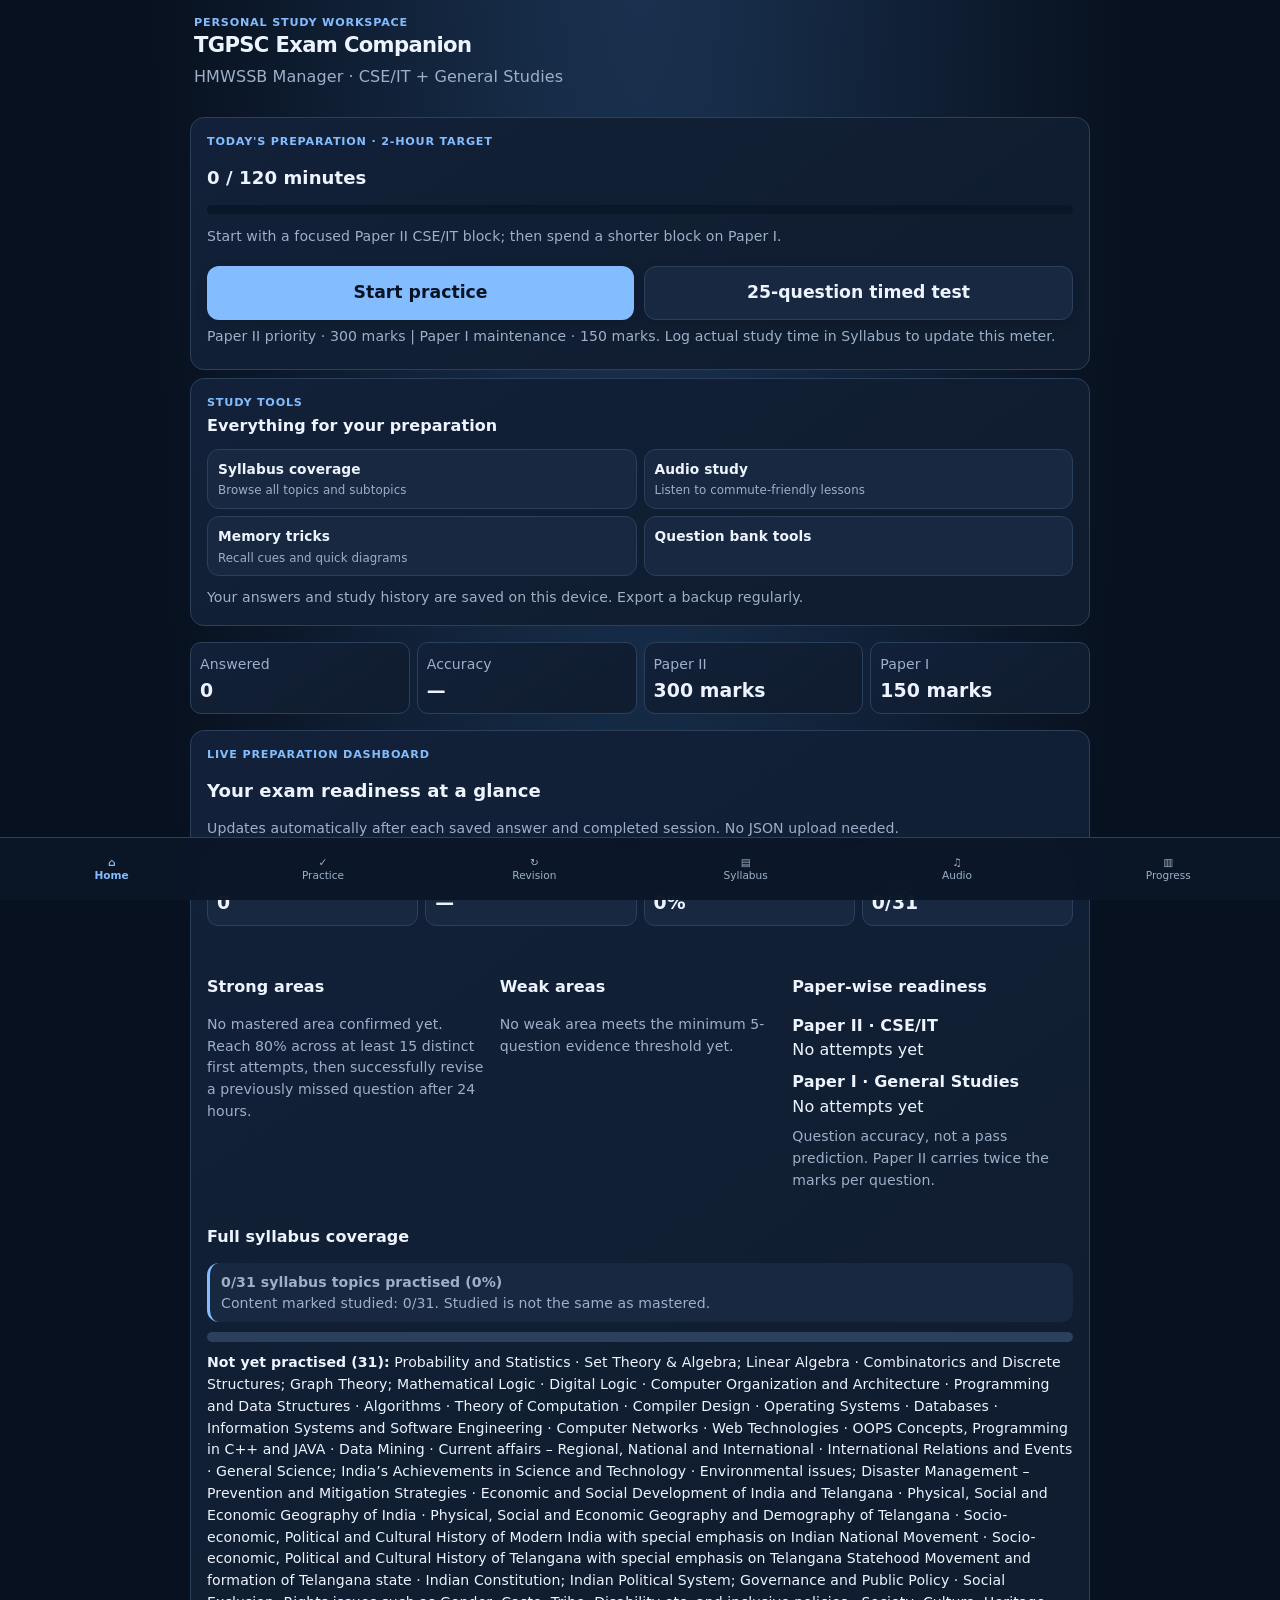
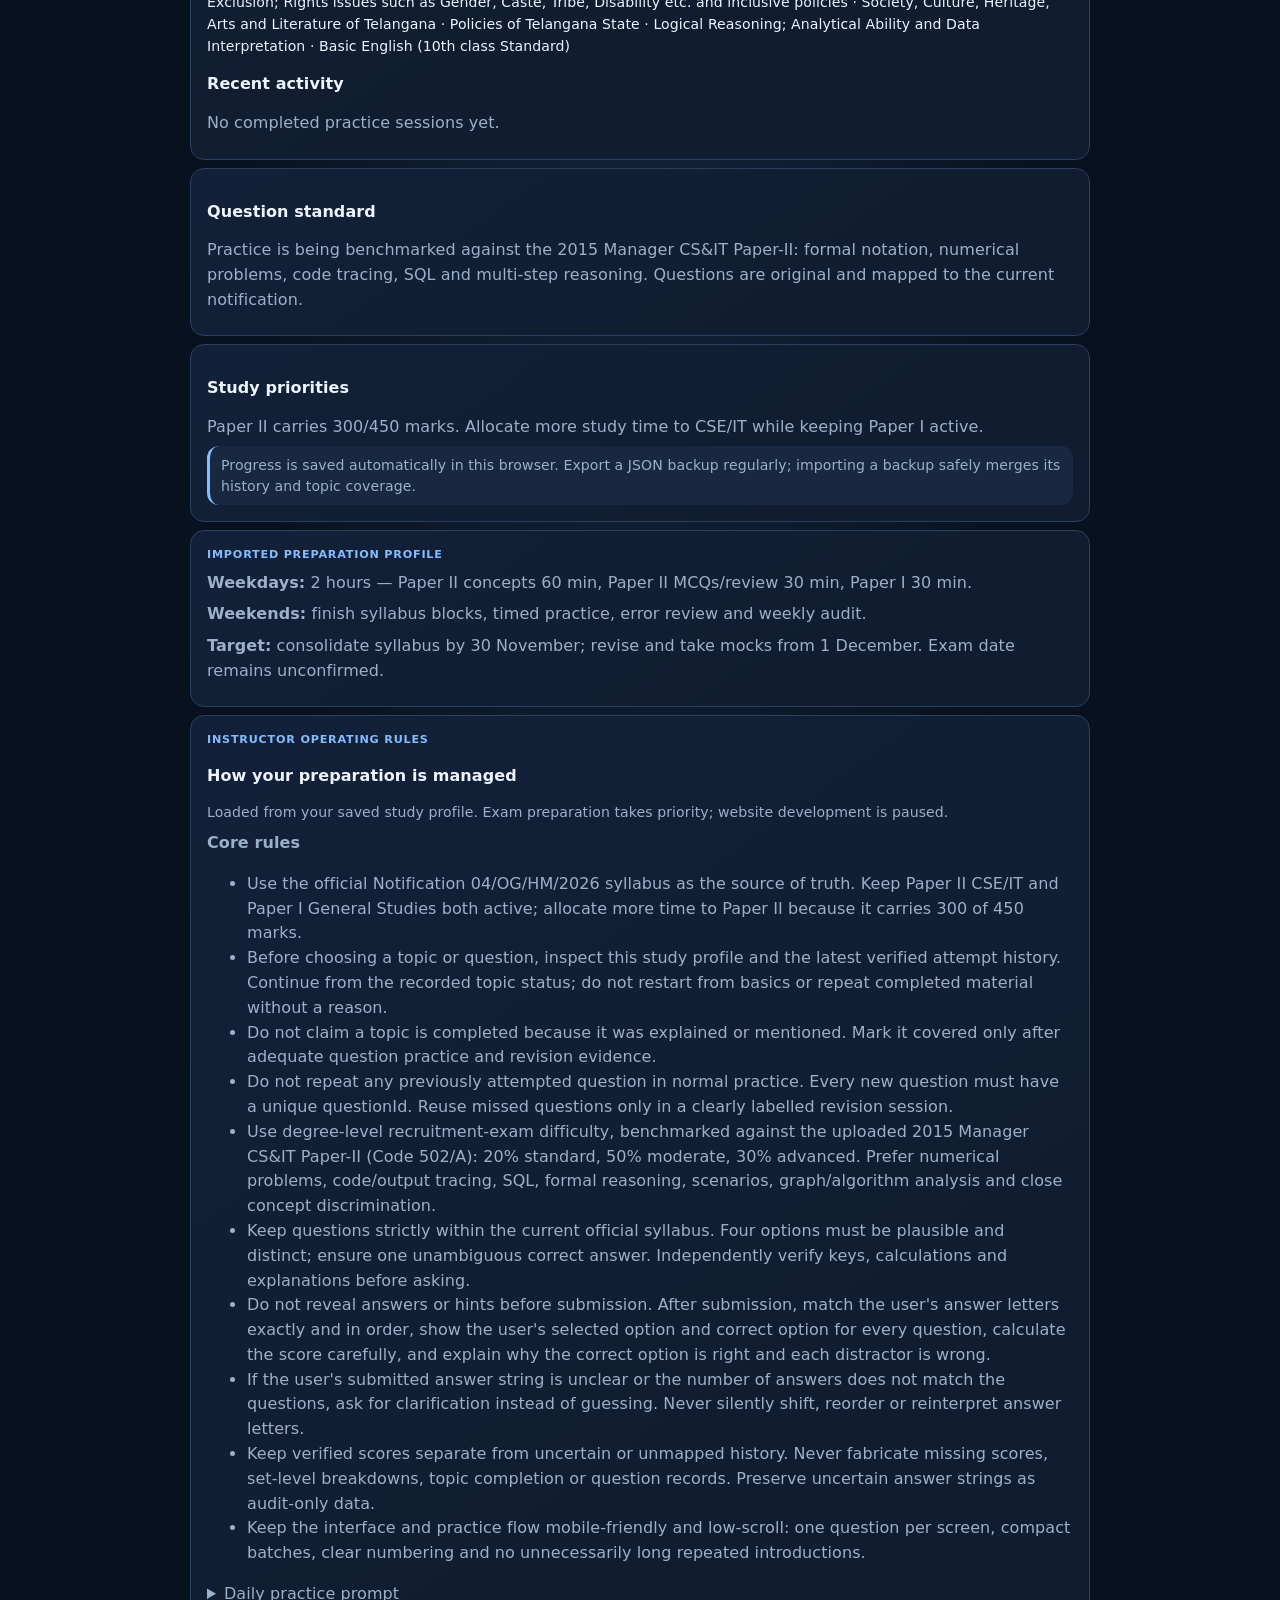
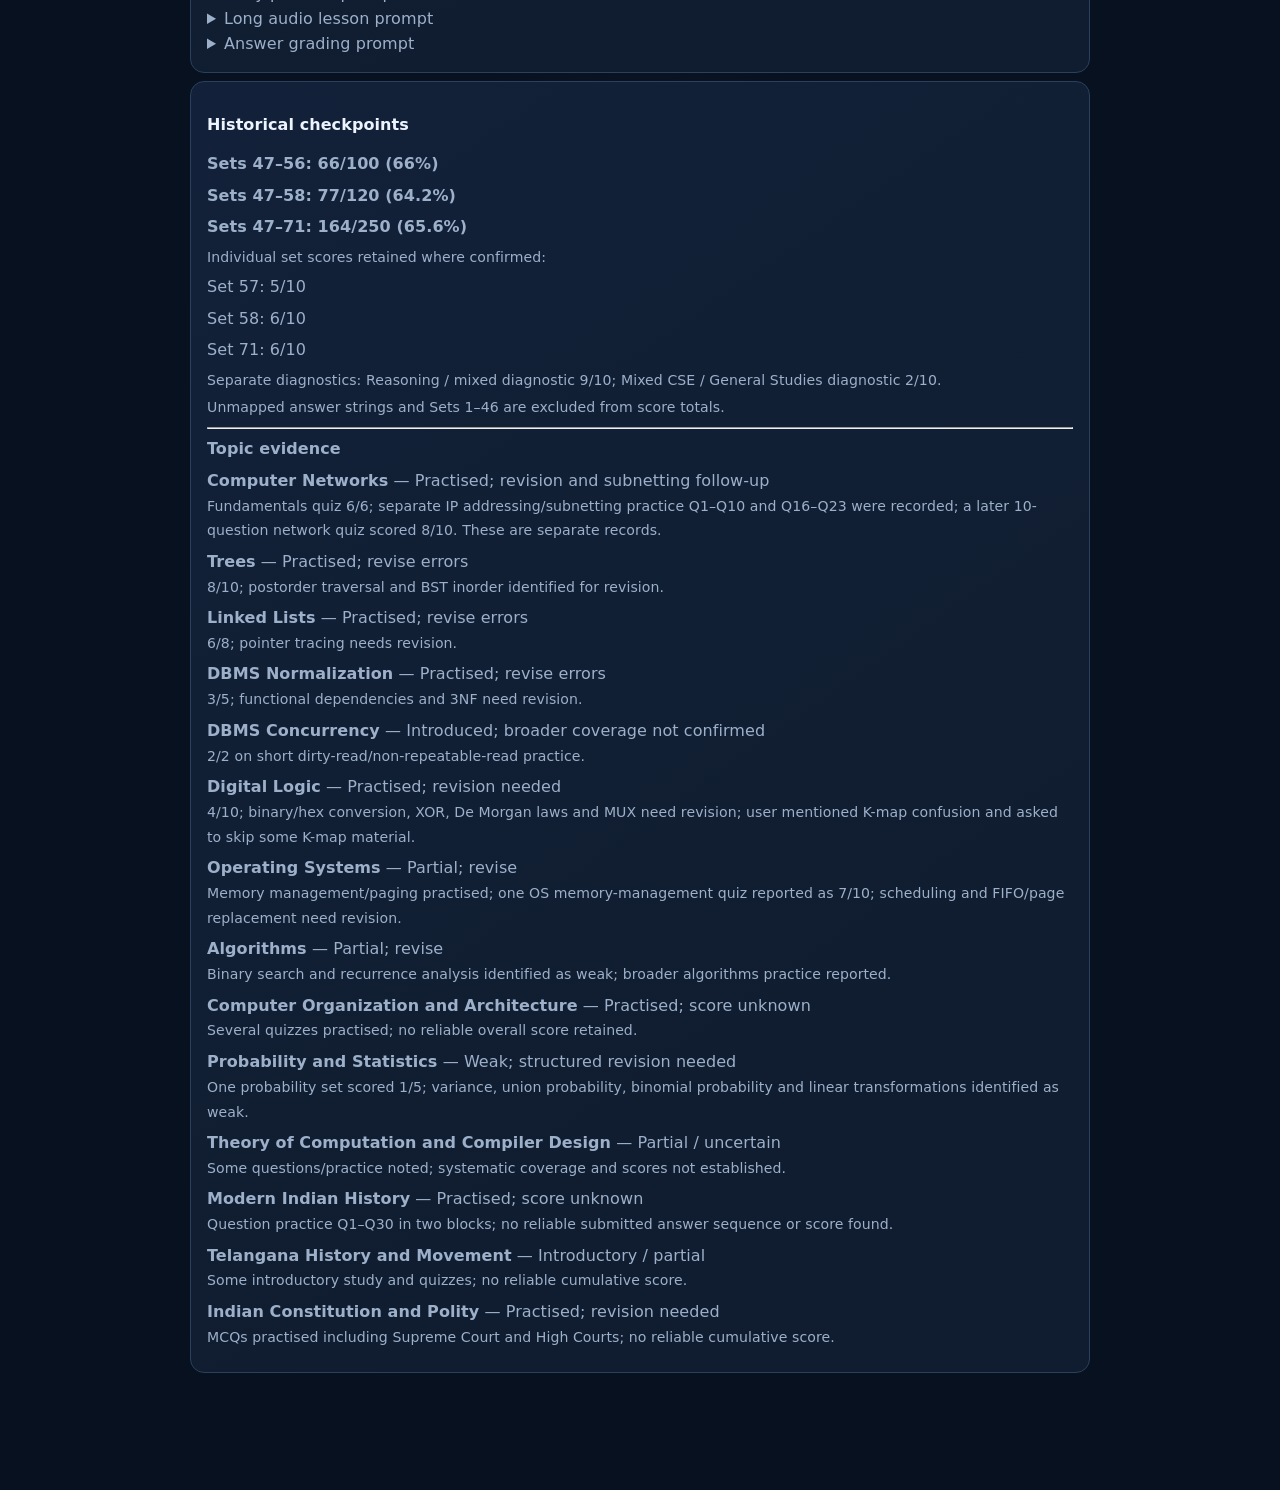
==== commit 66a83065: "Fix revision queue and add separate timed practice" ====
--- a/index.html
+++ b/index.html
@@ -20,14 +20,14 @@
 @media(min-width:600px){header,main{max-width:820px}.qtext{font-size:1.35rem}}
 @media(max-width:380px){body{font-size:17px}.card{padding:16px}.option{padding:14px;font-size:1.04rem}} .recall-aid{margin-top:14px;padding:13px;background:#17283d;border:1px solid #34506f;border-radius:13px}.recall-aid b{color:#9dccff}.recall-aid .aid-cue{margin:6px 0}.aid-diagram{white-space:pre-wrap;overflow-wrap:anywhere;background:#0b1626;border-radius:9px;padding:10px;font: .9rem/1.45 ui-monospace,monospace;color:#c9e4ff;margin:9px 0 0}
 #revision .card{padding:16px;margin:10px 0;border-radius:16px;box-shadow:none}#revision .rev-kpis{display:grid;grid-template-columns:repeat(3,minmax(0,1fr));gap:8px}#revision .rev-kpi{background:var(--panel2);border-radius:12px;padding:12px}#revision .rev-kpi strong{display:block;font-size:1.4rem}#revision .rev-kpi span,#revision small{font-size:.82rem;color:var(--muted)}#revision .rev-row{display:flex;align-items:center;gap:12px;padding:13px 0;border-bottom:1px solid var(--line)}#revision .rev-row:last-child{border:0}#revision .rev-copy{flex:1}#revision .rev-filter{display:flex;gap:8px;overflow:auto;padding:4px 0 12px}#revision .rev-filter button{white-space:nowrap;width:auto;min-height:40px;padding:8px 12px;border:1px solid var(--line);border-radius:999px;background:var(--panel2);color:var(--text)}#revision .rev-filter button.active{border-color:var(--accent);background:#203650}#revision .rev-question{padding:13px 0;border-bottom:1px solid var(--line)}#revision .rev-question p{font-size:1rem;line-height:1.5;margin:8px 0}#revision .rev-actions{display:flex;gap:8px;flex-wrap:wrap;margin-top:9px}#revision .rev-actions button{width:auto;min-height:38px;padding:7px 11px;font-size:.85rem}#revision .rev-empty{padding:16px 0;color:var(--muted);font-size:.92rem}</style><link rel="stylesheet" href="./app-ui.css?v=7"></head><body><header><div class="eyebrow">Personal study workspace</div><h1>TGPSC Exam Companion</h1><p>HMWSSB Manager · CSE/IT + General Studies</p></header><main>
-<section id="home" class="view active"><div class="card" id="dailyFocus"><div class="eyebrow">Today's preparation · 2-hour target</div><h2 id="dailyMinutes">0 / 120 minutes</h2><div class="progress"><span id="dailyBar"></span></div><p class="muted small" id="dailyNext">Paper II first: complete one focused CSE block, then keep Paper I active.</p><div class="actions"><button class="btn" onclick="startQuiz()">Start practice</button><button class="btn secondary" id="continueSession" onclick="startQuiz()" style="display:none">Continue session</button></div><p class="small muted" id="dailyPaperSplit">Prioritise Paper II (300 marks); maintain Paper I revision.</p></div><div class="card home-tools"><div class="eyebrow">Study tools</div><h3>Everything for your preparation</h3><div class="home-tool-grid"><a href="./learning-centre.html"><b>Syllabus coverage</b><span>Browse all topics and subtopics</span></a><a href="./audio-study.html"><b>Audio study</b><span>Listen to commute-friendly lessons</span></a><a href="./memory-tricks.html"><b>Memory tricks</b><span>Recall cues and quick diagrams</span></a><details class="home-tool-more"><summary><b>Question bank tools</b></summary><p class="small muted">Validate and merge question batches locally.</p><a href="./batch-import.html">Open batch importer →</a></details></div><p class="small muted home-privacy">Your answers and study history are saved on this device. Export a backup regularly.</p></div><div class="stats"><div class="card stat"><span class="muted small">Answered</span><strong id="answered">0</strong></div><div class="card stat"><span class="muted small">Accuracy</span><strong id="accuracy">—</strong></div><div class="card stat"><span class="muted small">Paper II</span><strong>300 marks</strong></div><div class="card stat"><span class="muted small">Paper I</span><strong>150 marks</strong></div></div><div class="card" id="liveDashboard"><div class="eyebrow">Live preparation dashboard</div><h2>Your exam readiness at a glance</h2><p class="muted small">Updates automatically after each saved answer and completed session. No JSON upload needed.</p><div id="liveKpis" class="stats"></div><div class="grid" style="display:grid;grid-template-columns:repeat(auto-fit,minmax(240px,1fr));gap:12px;margin-top:14px"><div class="card"><h3>Strong areas</h3><div id="liveStrong"></div></div><div class="card"><h3>Weak areas</h3><div id="liveWeak"></div></div><div class="card"><h3>Paper-wise readiness</h3><div id="livePapers"></div></div></div><div style="margin-top:14px"><h3>Full syllabus coverage</h3><div id="liveCoverage"></div></div><div style="margin-top:14px"><h3>Recent activity</h3><div id="liveRecent" class="small muted"></div></div></div><div class="card"><h3>Question standard</h3><p class="muted">Practice is being benchmarked against the 2015 Manager CS&IT Paper-II: formal notation, numerical problems, code tracing, SQL and multi-step reasoning. Questions are original and mapped to the current notification.</p></div><div class="card"><h3>Study priorities</h3><p class="muted">Paper II carries 300/450 marks. Allocate more study time to CSE/IT while keeping Paper I active.</p><div class="notice">Progress is saved automatically in this browser. Export a JSON backup regularly; importing a backup safely merges its history and topic coverage.</div></div><div class="card"><div class="eyebrow">Imported preparation profile</div><div id="planSummary" class="muted">Loading your study profile…</div></div><div class="card"><div class="eyebrow">Instructor operating rules</div><h3>How your preparation is managed</h3><p class="muted small">Loaded from your saved study profile. Exam preparation takes priority; website development is paused.</p><div id="promptSummary" class="muted">Loading instructor prompts…</div></div><div class="card"><h3>Historical checkpoints</h3><div id="legacySummary" class="muted">Loading verified records…</div></div></section>
-<section id="quiz" class="view"><div class="card"><div class="qtop"><span id="paperTag" class="pill"></span><span id="counter" class="muted small"></span></div><div class="progress"><span id="bar"></span></div><div class="eyebrow" id="topic"></div><div class="qtext" id="question"></div><div class="qtop"><span id="answerStatus" class="muted small">Not answered</span><button class="btn secondary" id="flagQuestion" style="width:auto;min-height:40px;padding:8px 12px" onclick="toggleQuestionFlag()">☆ Mark for review</button></div><div id="options"></div><div class="actions"><button class="btn secondary" id="prev" onclick="move(-1)">Previous</button><button class="btn" id="next" onclick="move(1)">Next</button></div><p class="muted small">Your selection is saved on this device.</p></div></section>
+<section id="home" class="view active"><div class="card" id="dailyFocus"><div class="eyebrow">Today's preparation · 2-hour target</div><h2 id="dailyMinutes">0 / 120 minutes</h2><div class="progress"><span id="dailyBar"></span></div><p class="muted small" id="dailyNext">Paper II first: complete one focused CSE block, then keep Paper I active.</p><div class="actions"><button class="btn" onclick="startQuiz()">Start practice</button><button class="btn secondary" onclick="startTimedQuiz()">25-question timed test</button><button class="btn secondary" id="continueSession" onclick="startQuiz()" style="display:none">Continue session</button></div><p class="small muted" id="dailyPaperSplit">Prioritise Paper II (300 marks); maintain Paper I revision.</p></div><div class="card home-tools"><div class="eyebrow">Study tools</div><h3>Everything for your preparation</h3><div class="home-tool-grid"><a href="./learning-centre.html"><b>Syllabus coverage</b><span>Browse all topics and subtopics</span></a><a href="./audio-study.html"><b>Audio study</b><span>Listen to commute-friendly lessons</span></a><a href="./memory-tricks.html"><b>Memory tricks</b><span>Recall cues and quick diagrams</span></a><details class="home-tool-more"><summary><b>Question bank tools</b></summary><p class="small muted">Validate and merge question batches locally.</p><a href="./batch-import.html">Open batch importer →</a></details></div><p class="small muted home-privacy">Your answers and study history are saved on this device. Export a backup regularly.</p></div><div class="stats"><div class="card stat"><span class="muted small">Answered</span><strong id="answered">0</strong></div><div class="card stat"><span class="muted small">Accuracy</span><strong id="accuracy">—</strong></div><div class="card stat"><span class="muted small">Paper II</span><strong>300 marks</strong></div><div class="card stat"><span class="muted small">Paper I</span><strong>150 marks</strong></div></div><div class="card" id="liveDashboard"><div class="eyebrow">Live preparation dashboard</div><h2>Your exam readiness at a glance</h2><p class="muted small">Updates automatically after each saved answer and completed session. No JSON upload needed.</p><div id="liveKpis" class="stats"></div><div class="grid" style="display:grid;grid-template-columns:repeat(auto-fit,minmax(240px,1fr));gap:12px;margin-top:14px"><div class="card"><h3>Strong areas</h3><div id="liveStrong"></div></div><div class="card"><h3>Weak areas</h3><div id="liveWeak"></div></div><div class="card"><h3>Paper-wise readiness</h3><div id="livePapers"></div></div></div><div style="margin-top:14px"><h3>Full syllabus coverage</h3><div id="liveCoverage"></div></div><div style="margin-top:14px"><h3>Recent activity</h3><div id="liveRecent" class="small muted"></div></div></div><div class="card"><h3>Question standard</h3><p class="muted">Practice is being benchmarked against the 2015 Manager CS&IT Paper-II: formal notation, numerical problems, code tracing, SQL and multi-step reasoning. Questions are original and mapped to the current notification.</p></div><div class="card"><h3>Study priorities</h3><p class="muted">Paper II carries 300/450 marks. Allocate more study time to CSE/IT while keeping Paper I active.</p><div class="notice">Progress is saved automatically in this browser. Export a JSON backup regularly; importing a backup safely merges its history and topic coverage.</div></div><div class="card"><div class="eyebrow">Imported preparation profile</div><div id="planSummary" class="muted">Loading your study profile…</div></div><div class="card"><div class="eyebrow">Instructor operating rules</div><h3>How your preparation is managed</h3><p class="muted small">Loaded from your saved study profile. Exam preparation takes priority; website development is paused.</p><div id="promptSummary" class="muted">Loading instructor prompts…</div></div><div class="card"><h3>Historical checkpoints</h3><div id="legacySummary" class="muted">Loading verified records…</div></div></section>
+<section id="quiz" class="view"><div class="card"><div class="qtop"><span id="paperTag" class="pill"></span><span id="counter" class="muted small"></span></div><div class="progress"><span id="bar"></span></div><p id="quizTimer" class="notice small" hidden aria-live="polite"></p><div class="eyebrow" id="topic"></div><div class="qtext" id="question"></div><div class="qtop"><span id="answerStatus" class="muted small">Not answered</span><button class="btn secondary" id="flagQuestion" style="width:auto;min-height:40px;padding:8px 12px" onclick="toggleQuestionFlag()">☆ Mark for review</button></div><div id="options"></div><div class="actions"><button class="btn secondary" id="prev" onclick="move(-1)">Previous</button><button class="btn" id="next" onclick="move(1)">Next</button></div><p class="muted small">Your selection is saved on this device.</p></div></section>
 <section id="results" class="view"><div class="card"><div class="eyebrow">Practice summary</div><h2 id="resultTitle"></h2><div id="resultBody"></div><button class="btn" onclick="show('home')">Back to dashboard</button></div></section>
 <section id="revision" class="view"><div class="card"><div class="eyebrow">Personalised review queue</div><h2>Revision Centre</h2><p class="muted small">Based on your completed practice and saved questions on this device.</p><div class="rev-kpis"><div class="rev-kpi"><strong id="revDueCount">0</strong><span>To revise</span></div><div class="rev-kpi"><strong id="revDoneCount">0</strong><span>Marked revised</span></div><div class="rev-kpi"><strong id="revWeakCount">0</strong><span>Weak topics</span></div></div><div class="progress"><span id="revProgressBar"></span></div><p class="small muted" id="revProgressText">Your revision progress appears here.</p></div><div class="card"><div class="eyebrow">Revision priorities</div><div class="rev-row">⚠️ <div class="rev-copy"><b>Weak topics</b><small>At least 3 attempts and below 60% accuracy</small></div><b id="revWeakBadge">0</b></div><div class="rev-row">↺ <div class="rev-copy"><b>Wrong answers</b><small>Latest incorrect answers not yet revised</small></div><b id="revWrongBadge">0</b></div><div class="rev-row">▣ <div class="rev-copy"><b>Saved questions</b><small>Questions flagged for later</small></div><b id="revSavedBadge">0</b></div></div><div class="card"><div class="eyebrow">Your revision list</div><h3>Review questions</h3><div class="rev-filter" id="revFilters"><button class="active" data-filter="wrong" onclick="setRevisionFilter('wrong')">Wrong answers</button><button data-filter="weak" onclick="setRevisionFilter('weak')">Weak topics</button><button data-filter="saved" onclick="setRevisionFilter('saved')">Saved</button><button data-filter="all" onclick="setRevisionFilter('all')">All</button></div><div id="revisionItems"><p class="rev-empty">Loading…</p></div></div><div class="card"><h3>Recommended routine</h3><p class="small muted">Recall concepts for 10 minutes, then reattempt 10–20 questions. Mark an item revised only after you can explain the correct answer.</p><button class="btn secondary" onclick="show('progress')">View detailed performance</button></div></section><section id="progress" class="view"><div class="card"><div class="eyebrow">Live performance dashboard</div><h2>Live strengths, weaknesses and syllabus coverage</h2><div id="liveProgressMirror"></div></div><div class="card"><div class="eyebrow">Progress register</div><h2>Performance history</h2><div id="history"></div></div><div class="card"><div class="eyebrow">Topic-level evidence</div><h2>Topic performance</h2><p class="muted small">Calculated from completed normal-practice sessions only. Revision sessions are excluded so repeat practice does not inflate your first-attempt accuracy.</p><div id="topicMastery"></div></div><div class="card"><div class="eyebrow">Paper readiness</div><h2>Paper-wise first-attempt performance</h2><div id="paperReadiness"></div></div><div class="card"><div class="eyebrow">Subtopic-level evidence</div><h2>Detailed strengths and weak areas</h2><div id="subtopicMastery"></div></div><div class="card"><div class="eyebrow">Revision priorities</div><h2>Weak areas to study next</h2><div id="weakAreas"></div></div><div class="card"><h3>Backup progress</h3><p class="muted small">Export JSON to your phone, then import it on this or another browser.</p><button class="btn secondary" onclick="exportData()">Export backup</button><p></p><input type="file" id="importFile" accept="application/json"><p></p><button class="btn secondary" onclick="importData()">Import backup</button></div></section>
 <section id="syllabus" class="view"><div class="card"><div class="eyebrow">Editable tracker</div><h2>Paper II — CSE/IT</h2><div id="syllabusList"></div><div id="paper2subtopicChecklist"></div></div><div class="card"><h2>Paper I — General Studies</h2><div id="paper1List"></div></div><div class="card"><div class="eyebrow">Study-time evidence</div><h3>Log a study block</h3><p class="muted small">Record actual study time separately from question practice and syllabus completion.</p><label for="logTopic">Syllabus topic</label><select id="logTopic" style="width:100%;padding:12px;background:var(--panel2);color:var(--text);border:1px solid var(--line);border-radius:10px;font:inherit"></select><label for="logActivity">Activity</label><select id="logActivity" style="width:100%;padding:12px;background:var(--panel2);color:var(--text);border:1px solid var(--line);border-radius:10px;font:inherit"><option>Concept learning</option><option>MCQ practice</option><option>Revision</option><option>Audio lesson</option><option>Timed test / mock</option></select><label for="logMinutes">Duration in minutes</label><input id="logMinutes" type="number" min="5" max="600" step="5" placeholder="e.g. 45"><label for="logNote">Short note (optional)</label><input id="logNote" type="text" maxlength="160" placeholder="What did you cover?"><button class="btn" onclick="logStudyBlock()">Save study block</button><div id="studyLogSummary" class="notice" style="margin-top:12px">Loading study-time summary…</div><div id="studyLogHistory" class="small muted"></div></div><div class="card"><div class="eyebrow">New workspace</div><h3>Government Exam Instructor</h3><p class="muted">Track Telangana Group 1/2/3, Telangana technical posts and Central Government CSE opportunities.</p><a class="btn" style="display:block;text-align:center;text-decoration:none" href="./government-exams.html">Open recruitment dashboard</a></div></section></main>
 <nav><button class="active" data-view="home" onclick="show('home')">⌂<br>Home</button><button data-view="quiz" onclick="startQuiz()">✓<br>Practice</button><button data-view="revision" onclick="show('revision')">↻<br>Revision</button><button data-view="syllabus" onclick="show('syllabus')">▤<br>Syllabus</button><button data-view="audio" onclick="location.href='./audio-study.html'">♫<br>Audio</button><button data-view="progress" onclick="show('progress')">▥<br>Progress</button></nav>
 <script>const $=id=>document.getElementById(id);
-let cse=[],gs=[],bank=[],session=[],i=0,sessionMode="practice";
+let cse=[],gs=[],bank=[],session=[],i=0,sessionMode="practice",quizTimerHandle=null;
 let s=JSON.parse(localStorage.getItem("tgpscState")||"{}");
 s.schemaVersion=2;s.answers=s.answers||{};s.completed=s.completed||[];s.history=s.history||[];s.attemptedIds=s.attemptedIds||[];s.activeSession=s.activeSession||null;s.currentIndex=s.currentIndex||0;s.flaggedQuestions=s.flaggedQuestions||[];
 function save(){localStorage.setItem("tgpscState",JSON.stringify(s));stats();renderDailyFocus()};
@@ -37,20 +37,27 @@
 function shuffled(items){const a=[...items];for(let n=a.length-1;n>0;n--){const j=Math.floor(Math.random()*(n+1));[a[n],a[j]]=[a[j],a[n]]}return a}
 function selectBalanced(pool,count){const candidates=shuffled(pool),chosen=[],topicCounts=new Map();while(chosen.length<count&&candidates.length){let best=-1,bestScore=-Infinity;for(let n=0;n<candidates.length;n++){const q=candidates[n],topic=String(q.topicId||q.topic||"unknown"),difficulty=q.difficulty||"moderate";const score=-(topicCounts.get(topic)||0)*100+(difficulty==="advanced"?2:difficulty==="moderate"?1:0)+Math.random();if(score>bestScore){bestScore=score;best=n}}const q=candidates.splice(best,1)[0];chosen.push(q);const topic=String(q.topicId||q.topic||"unknown");topicCounts.set(topic,(topicCounts.get(topic)||0)+1)}return chosen}
 async function startQuiz(){if(!await loadBank())return;
-if(Array.isArray(s.activeSession)&&s.activeSession.length>0){const restored=s.activeSession.map(id=>bank.find(q=>q.id===id));if(restored.length&&restored.every(Boolean)&&!restored.every(q=>s.attemptedIds.includes(q.id))){session=restored;sessionMode=s.sessionMode||"practice";i=Math.min(s.currentIndex||0,session.length-1);draw();show("quiz");return}}
+if(Array.isArray(s.activeSession)&&s.activeSession.length>0){const restored=s.activeSession.map(id=>bank.find(q=>q.id===id));if(restored.length&&restored.every(Boolean)&&(!restored.every(q=>s.attemptedIds.includes(q.id))||s.sessionMode==="timed")){session=restored;sessionMode=s.sessionMode||"practice";i=Math.min(s.currentIndex||0,session.length-1);draw();show("quiz");if(sessionMode==="timed")startQuizClock();return}}
 // A completed/stale saved session must never block a fresh unseen session.
-s.activeSession=null;s.currentIndex=0;s.answers={};
+s.activeSession=null;s.currentIndex=0;s.answers={};s.timedEndsAt=null;
 const attempted=new Set(s.attemptedIds),ids=new Set(),unused=bank.filter(q=>!attempted.has(q.id)&&!ids.has(q.id)&&ids.add(q.id));
 const p2Pool=unused.filter(q=>q.paper===2),p1Pool=unused.filter(q=>q.paper===1);
 const p2=selectBalanced(p2Pool,5),p1=selectBalanced(p1Pool,5);
 if(!p2.length&&!p1.length){save();alert("You have attempted every question currently available in normal practice. Use Revise mistakes for targeted repeat practice, or add more new questions to the bank.");return}
 session=[...p2,...p1];sessionMode="practice";s.sessionMode=sessionMode;s.answers={};s.activeSession=session.map(q=>q.id);s.currentIndex=0;i=0;save();draw();show("quiz")}
+async function startTimedQuiz(){if(!await loadBank())return;
+if(Array.isArray(s.activeSession)&&s.activeSession.length){alert("You have an unfinished session. Continue or submit it before starting a timed test.");return}
+const attempted=new Set(s.attemptedIds),ids=new Set(),unused=bank.filter(q=>!attempted.has(q.id)&&!ids.has(q.id)&&ids.add(q.id));
+const p2=selectBalanced(unused.filter(q=>q.paper===2),17),p1=selectBalanced(unused.filter(q=>q.paper===1),8);
+if(p2.length<17||p1.length<8){alert("A full 25-question timed set needs at least 17 unseen Paper II and 8 unseen Paper I questions. Add more questions to the bank or continue normal practice.");return}
+session=[...p2,...p1];sessionMode="timed";s.sessionMode=sessionMode;s.answers={};s.activeSession=session.map(q=>q.id);s.currentIndex=0;s.timedEndsAt=Date.now()+25*60*1000;i=0;save();draw();show("quiz");startQuizClock()}
+function startQuizClock(){if(quizTimerHandle)clearInterval(quizTimerHandle);const box=$("quizTimer");if(sessionMode!=="timed"){box.hidden=true;return}box.hidden=false;const tick=()=>{const remaining=Math.max(0,Number(s.timedEndsAt||0)-Date.now()),minutes=Math.floor(remaining/60000),seconds=Math.floor((remaining%60000)/1000);box.textContent="Timed test · "+String(minutes).padStart(2,"0")+":"+String(seconds).padStart(2,"0")+" remaining";if(remaining<=0){clearInterval(quizTimerHandle);quizTimerHandle=null;finish(true)}};tick();if(s.activeSession&&sessionMode==="timed")quizTimerHandle=setInterval(tick,1000)}
 async function startRevision(){if(!await loadBank())return;const missed=new Set(s.flaggedQuestions||[]);(s.history||[]).forEach(r=>(r.review||[]).forEach(q=>{if(q.selected!==undefined&&q.selected!==q.answer)missed.add(q.id)}));const qs=[...missed].map(id=>bank.find(q=>q.id===id)).filter(Boolean).slice(0,10);if(!qs.length){alert("No recorded mistakes to revise yet. Complete a practice session first.");return}session=qs;sessionMode="revision";s.sessionMode=sessionMode;s.answers={};s.activeSession=session.map(q=>q.id);s.currentIndex=0;i=0;save();draw();show("quiz")}
-function draw(){const q=session[i];if(!q)return;$("paperTag").textContent=q.paper===2?"Paper II · 2 marks":"Paper I · 1 mark";$("counter").textContent=(sessionMode==="revision"?"Revision · ":"")+"Question "+(i+1)+" of "+session.length;$("bar").style.width=((i+1)/session.length*100)+"%";$("topic").textContent=q.topic+" · "+q.subtopic+" · "+q.difficulty;$("question").textContent=q.stem;const flagged=s.flaggedQuestions.includes(q.id);$("flagQuestion").textContent=flagged?"★ Marked for review":"☆ Mark for review";$("answerStatus").textContent=s.answers[q.id]===undefined?"Not answered":"Answer selected · saved";$("options").innerHTML=q.options.map((v,n)=>'<button class="option '+(s.answers[q.id]===n?"selected":"")+'" onclick="choose('+n+')"><b>'+String.fromCharCode(65+n)+'</b><span>'+v+'</span></button>').join("");$("prev").disabled=i===0;$("next").textContent=i===session.length-1?"Submit session":"Next"}
+function draw(){const q=session[i];if(!q)return;$("paperTag").textContent=q.paper===2?"Paper II · 2 marks":"Paper I · 1 mark";$("counter").textContent=(sessionMode==="revision"?"Revision · ":sessionMode==="timed"?"Timed test · ":"")+"Question "+(i+1)+" of "+session.length;$("bar").style.width=((i+1)/session.length*100)+"%";$("topic").textContent=q.topic+" · "+q.subtopic+" · "+q.difficulty;$("question").textContent=q.stem;const flagged=s.flaggedQuestions.includes(q.id);$("flagQuestion").textContent=flagged?"★ Marked for review":"☆ Mark for review";$("answerStatus").textContent=s.answers[q.id]===undefined?"Not answered":"Answer selected · saved";$("options").innerHTML=q.options.map((v,n)=>'<button class="option '+(s.answers[q.id]===n?"selected":"")+'" onclick="choose('+n+')"><b>'+String.fromCharCode(65+n)+'</b><span>'+v+'</span></button>').join("");$("prev").disabled=i===0;$("next").textContent=i===session.length-1?"Submit session":"Next"}
 function choose(n){s.answers[session[i].id]=n;save();draw()}
 function toggleQuestionFlag(){const id=session[i]?.id;if(!id)return;s.flaggedQuestions=s.flaggedQuestions||[];s.flaggedQuestions=s.flaggedQuestions.includes(id)?s.flaggedQuestions.filter(x=>x!==id):[...s.flaggedQuestions,id];save();draw()}
 function move(d){if(d===1&&i===session.length-1){if(session.some(q=>s.answers[q.id]===undefined)){alert("Please answer all "+session.length+" questions before submitting. Move back to unanswered questions.");return}finish();return}i=Math.max(0,Math.min(session.length-1,i+d));s.currentIndex=i;save();draw()}
-function finish(){let right=0,marks=0,maxMarks=0,p2={right:0,total:0,marks:0},p1={right:0,total:0,marks:0};let review=session.map(q=>{let selected=s.answers[q.id],ok=selected===q.answer,w=q.paper===2?2:1;maxMarks+=w;if(ok){right++;marks+=w}let p=q.paper===2?p2:p1;p.total++;if(ok){p.right++;p.marks+=w}return {id:q.id,paper:q.paper,topicId:q.topicId||"",topic:q.topic,subtopic:q.subtopic||"Unspecified subtopic",stem:q.stem,options:q.options,selected,answer:q.answer,explanations:q.explanations,difficulty:q.difficulty}});session.forEach(q=>{if(!s.attemptedIds.includes(q.id))s.attemptedIds.push(q.id)});let record={date:new Date().toISOString(),right,total:session.length,marks,maxMarks,paper2:p2,paper1:p1,review};s.history.unshift(record);record.mode=sessionMode;s.activeSession=null;s.sessionMode=null;s.currentIndex=0;s.answers={};save();renderReview(record);sessionMode="practice";show("results")}
+function finish(timeExpired=false){if(sessionMode==="timed"&&!timeExpired&&session.some(q=>s.answers[q.id]===undefined)){alert("Please answer all questions before submitting, or wait for the timer to finish.");return}if(quizTimerHandle){clearInterval(quizTimerHandle);quizTimerHandle=null}let right=0,marks=0,maxMarks=0,p2={right:0,total:0,marks:0},p1={right:0,total:0,marks:0};let review=session.map(q=>{let selected=s.answers[q.id],ok=selected===q.answer,w=q.paper===2?2:1;maxMarks+=w;if(ok){right++;marks+=w}let p=q.paper===2?p2:p1;p.total++;if(ok){p.right++;p.marks+=w}return {id:q.id,paper:q.paper,topicId:q.topicId||"",topic:q.topic,subtopic:q.subtopic||"Unspecified subtopic",stem:q.stem,options:q.options,selected,answer:q.answer,explanations:q.explanations,difficulty:q.difficulty}});session.forEach(q=>{if(!s.attemptedIds.includes(q.id))s.attemptedIds.push(q.id)});let record={date:new Date().toISOString(),right,total:session.length,marks,maxMarks,paper2:p2,paper1:p1,review};s.history.unshift(record);record.mode=sessionMode;s.activeSession=null;s.sessionMode=null;s.currentIndex=0;s.answers={};s.timedEndsAt=null;save();renderReview(record);sessionMode="practice";show("results")}
 function escapeHtml(v){return String(v??"").replace(/[&<>"']/g,ch=>({"&":"&amp;","<":"&lt;",">":"&gt;",'"':"&quot;","'":"&#39;"}[ch]))}
 function recallAid(q){
  const text=[q.topic,q.subtopic,q.stem].filter(Boolean).join(" ").toLowerCase();
@@ -70,7 +77,8 @@
  if(has("quit india","dandi","lahore session","gandhi-irwin","purna swaraj"))return {cue:"Timeline hook: 1929 Lahore/Purna Swaraj → 1930 Dandi March → 1931 Gandhi–Irwin Pact → 1942 Quit India.",diagram:lines("1929 → 1930 → 1931 → 1942","Lahore  Dandi   Pact   Quit India")};
  if(has("latitude","longitude","equator","prime meridian"))return {cue:"Latitude measures north/south of the Equator. Longitude measures east/west of the Prime Meridian.",diagram:lines("LATITUDE   ↔ horizontal rings","LONGITUDE  ↕ pole-to-pole lines")};
 
- if(has("de morgan","boolean algebra","boolean expression","logic gate","nand","nor","complement","truth table"))return {cue:"De Morgan's rule: break the outer NOT across the bracket, flip AND ↔ OR, and complement every term. Do not forget to flip the operator inside the bracket.",diagram:lines("NOT (A AND B) = NOT A OR NOT B","NOT (A OR B)  = NOT A AND NOT B","AND ↔ OR  +  complement each term")};
+ if(has("two's complement","twos complement","signed overflow","4-bit signed","4 bit signed"))return {cue:"For signed two's-complement addition, overflow occurs when two operands with the same sign produce a result with the opposite sign. Carry-out alone does not determine signed overflow.",diagram:lines("Same signs + opposite result sign → OVERFLOW","+7 (0111) + 1 (0001) = 1000","4-bit signed range: −8 to +7")};
+ if(has("de morgan","boolean algebra","boolean expression","logic gate","nand gate","nor gate","truth table"))return {cue:"De Morgan's rule: break the outer NOT across the bracket, flip AND ↔ OR, and complement every term. Do not forget to flip the operator inside the bracket.",diagram:lines("NOT (A AND B) = NOT A OR NOT B","NOT (A OR B)  = NOT A AND NOT B","AND ↔ OR  +  complement each term")};
  if(has("bayes","conditional probability","sensitivity","specificity","false positive","prior probability"))return {cue:"Bayes reminder: posterior = (likelihood × prior) ÷ evidence. Keep P(A|B) separate from P(B|A); sensitivity is not the probability of disease after a positive test.",diagram:lines("P(condition | +)","= P(+ | condition) × P(condition)","  ÷ P(+)")};
  if(has("permutation","combination","npr","ncr","arrangement"))return {cue:"Order matters → permutation. Order does not matter → combination. For the same n and r: nPr = nCr × r!.",diagram:lines("PERMUTATION: arrange → order matters","COMBINATION: choose → order ignored","nPr = n!/(n−r)!","nCr = n!/[r!(n−r)!]")};
  if(has("mean","median","mode","standard deviation","variance","normal distribution","z-score"))return {cue:"Mean is sensitive to extreme values; median is the middle after sorting; mode is most frequent. Variance is the average squared deviation (with the relevant population/sample denominator); standard deviation is its square root.",diagram:lines("Sort data → MEDIAN = middle","Most repeated → MODE","Average → MEAN","SD = √variance")};
@@ -127,7 +135,7 @@
 function revisionEvidence(){const latest=new Map();(s.history||[]).filter(r=>r.mode!=="revision").forEach(r=>(r.review||[]).forEach(q=>{if(q&&q.id)latest.set(q.id,q)}));const rows=[...latest.values()];const wrong=rows.filter(q=>q.selected!==q.answer&&!(s.revisedQuestionIds||[]).includes(q.id));const ids=new Set(s.flaggedQuestions||[]);const saved=bank.filter(q=>ids.has(q.id));const topics=new Map();rows.forEach(q=>{const k=q.topicId||q.topic||"Other";if(!topics.has(k))topics.set(k,{name:q.topic||k,right:0,total:0,questions:[]});const t=topics.get(k);t.total++;if(q.selected===q.answer)t.right++;t.questions.push(q)});const weak=[...topics.values()].filter(t=>t.total>=3&&t.right/t.total<.6).sort((a,b)=>a.right/a.total-b.right/b.total);return{wrong,saved,weak}}
 function setRevisionFilter(f){revisionFilter=f;document.querySelectorAll("#revFilters button").forEach(b=>b.classList.toggle("active",b.dataset.filter===f));renderRevisionItems()}
 function renderRevision(){if(!bank.length){$("revisionItems").textContent="Loading question history…";loadBank().then(ok=>{if(ok)renderRevision();else $("revisionItems").textContent="Question bank could not load. Refresh and try again."});return}const e=revisionEvidence(),done=(s.revisedQuestionIds||[]).length,due=e.wrong.length+e.saved.length;$("revDueCount").textContent=due;$("revDoneCount").textContent=done;$("revWeakCount").textContent=e.weak.length;$("revWeakBadge").textContent=e.weak.length;$("revWrongBadge").textContent=e.wrong.length;$("revSavedBadge").textContent=e.saved.length;const pct=done+due?Math.round(done/(done+due)*100):0;$("revProgressBar").style.width=pct+"%";$("revProgressText").textContent=done+" marked revised · "+due+" items in queue";renderRevisionItems()}
-function renderRevisionItems(){if(!bank.length)return;const e=revisionEvidence();let items=revisionFilter==="wrong"?e.wrong:revisionFilter==="saved"?e.saved:revisionFilter==="weak"?e.weak.flatMap(t=>t.questions).filter(q=>q.selected!==q.answer):[...e.wrong,...e.saved];const esc=x=>String(x??"").replace(/&/g,"&amp;").replace(/</g,"&lt;").replace(/>/g,"&gt;");$("revisionItems").innerHTML=items.length?items.map(q=>"<div class=\"rev-question\"><span class=\"pill\">"+esc(q.paper===2?"Paper II · CSE/IT":"Paper I · General Studies")+"</span><p><b>"+esc(q.question)+"</b></p><div class=\"small muted\">Correct answer: "+esc((q.options||[])[q.answer]||q.answerText||"See original question")+"</div><div class=\"rev-actions\"><button class=\"btn secondary\" onclick=\"toggleRevisionAnswer(this)\">Show explanation</button><button class=\"btn secondary\" onclick=\"markRevised(\'"+esc(q.id)+"\')\">Mark revised</button></div><div class=\"small muted\" hidden>"+esc(q.explanation||"No explanation stored.")+"</div></div>").join(""):"<p class=\"rev-empty\">Nothing here yet. Complete practice, save questions or review incorrect answers to populate this list.</p>"}
+function renderRevisionItems(){if(!bank.length)return;const e=revisionEvidence();let items=revisionFilter==="wrong"?e.wrong:revisionFilter==="saved"?e.saved:revisionFilter==="weak"?e.weak.flatMap(t=>t.questions).filter(q=>q.selected!==q.answer):[...e.wrong,...e.saved];const esc=x=>String(x??"").replace(/&/g,"&amp;").replace(/</g,"&lt;").replace(/>/g,"&gt;").replace(/"/g,"&quot;").replace(/'/g,"&#39;");$("revisionItems").innerHTML=items.length?items.map(q=>{const explanations=Array.isArray(q.explanations)?q.explanations:[];const correctExplanation=explanations[q.answer]||q.explanation||"No explanation stored for this question.";return "<div class=\"rev-question\"><span class=\"pill\">"+esc(q.paper===2?"Paper II · CSE/IT":"Paper I · General Studies")+"</span><p><b>"+esc(q.stem||q.question||"Question text unavailable")+"</b></p><div class=\"small muted\">Correct answer: "+esc((q.options||[])[q.answer]||q.answerText||"See original question")+"</div><div class=\"rev-actions\"><button class=\"btn secondary\" onclick=\"toggleRevisionAnswer(this)\">Show explanation</button><button class=\"btn secondary\" onclick=\"markRevised(\'"+esc(q.id)+"\')\">Mark revised</button></div><div class=\"small muted\" hidden>"+(explanations.length?explanations.map((x,n)=>"<p><b>"+String.fromCharCode(65+n)+".</b> "+esc(x)+"</p>").join(""):esc(correctExplanation))+"</div></div>"}).join(""):"<p class=\"rev-empty\">Nothing here yet. Complete practice, save questions or review incorrect answers to populate this list.</p>"}
 function toggleRevisionAnswer(b){const box=b.parentElement.nextElementSibling;box.hidden=!box.hidden;b.textContent=box.hidden?"Show explanation":"Hide explanation"}
 function markRevised(id){s.revisedQuestionIds=s.revisedQuestionIds||[];if(!s.revisedQuestionIds.includes(id))s.revisedQuestionIds.push(id);save();renderRevision()}
 function syllabusView(){$("syllabusList").innerHTML=cse.map((t,n)=>topicRow("c"+n,t)).join("");$("paper1List").innerHTML=gs.map((t,n)=>topicRow("g"+n,t)).join("")}
